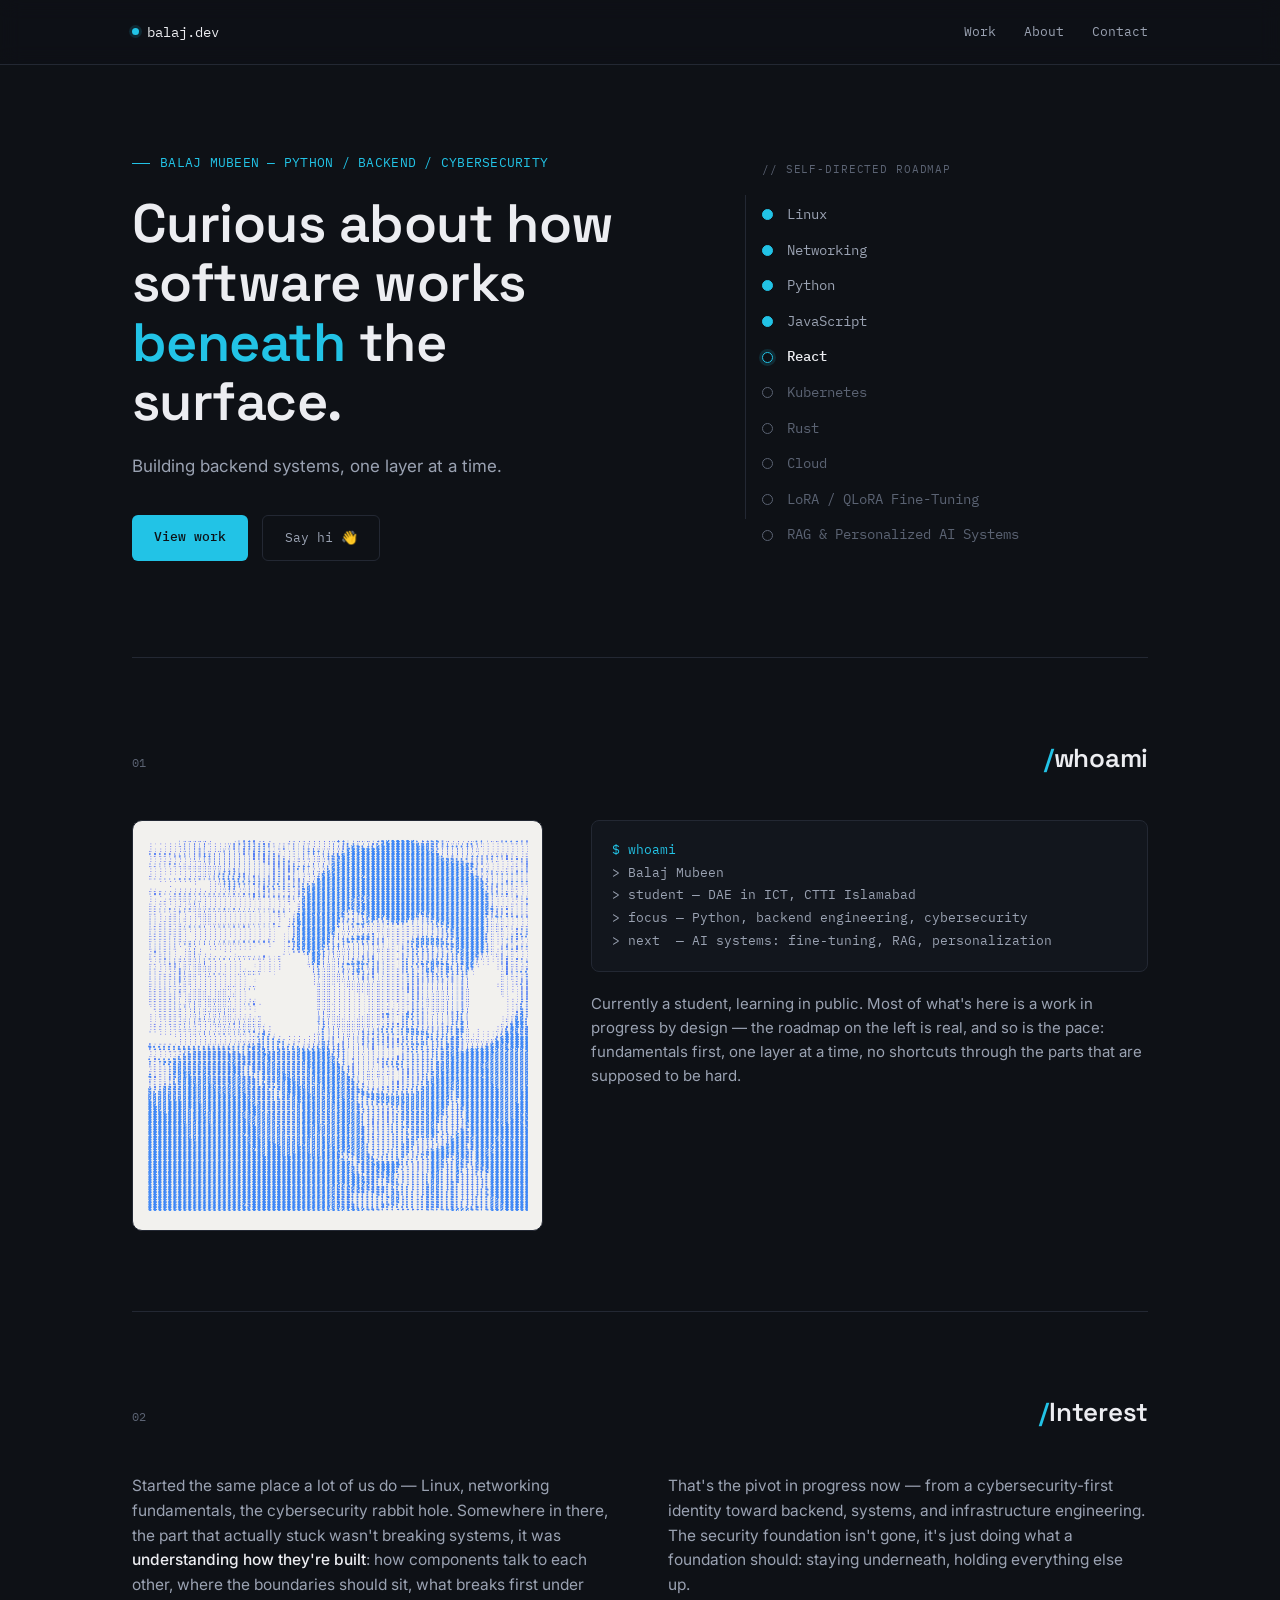
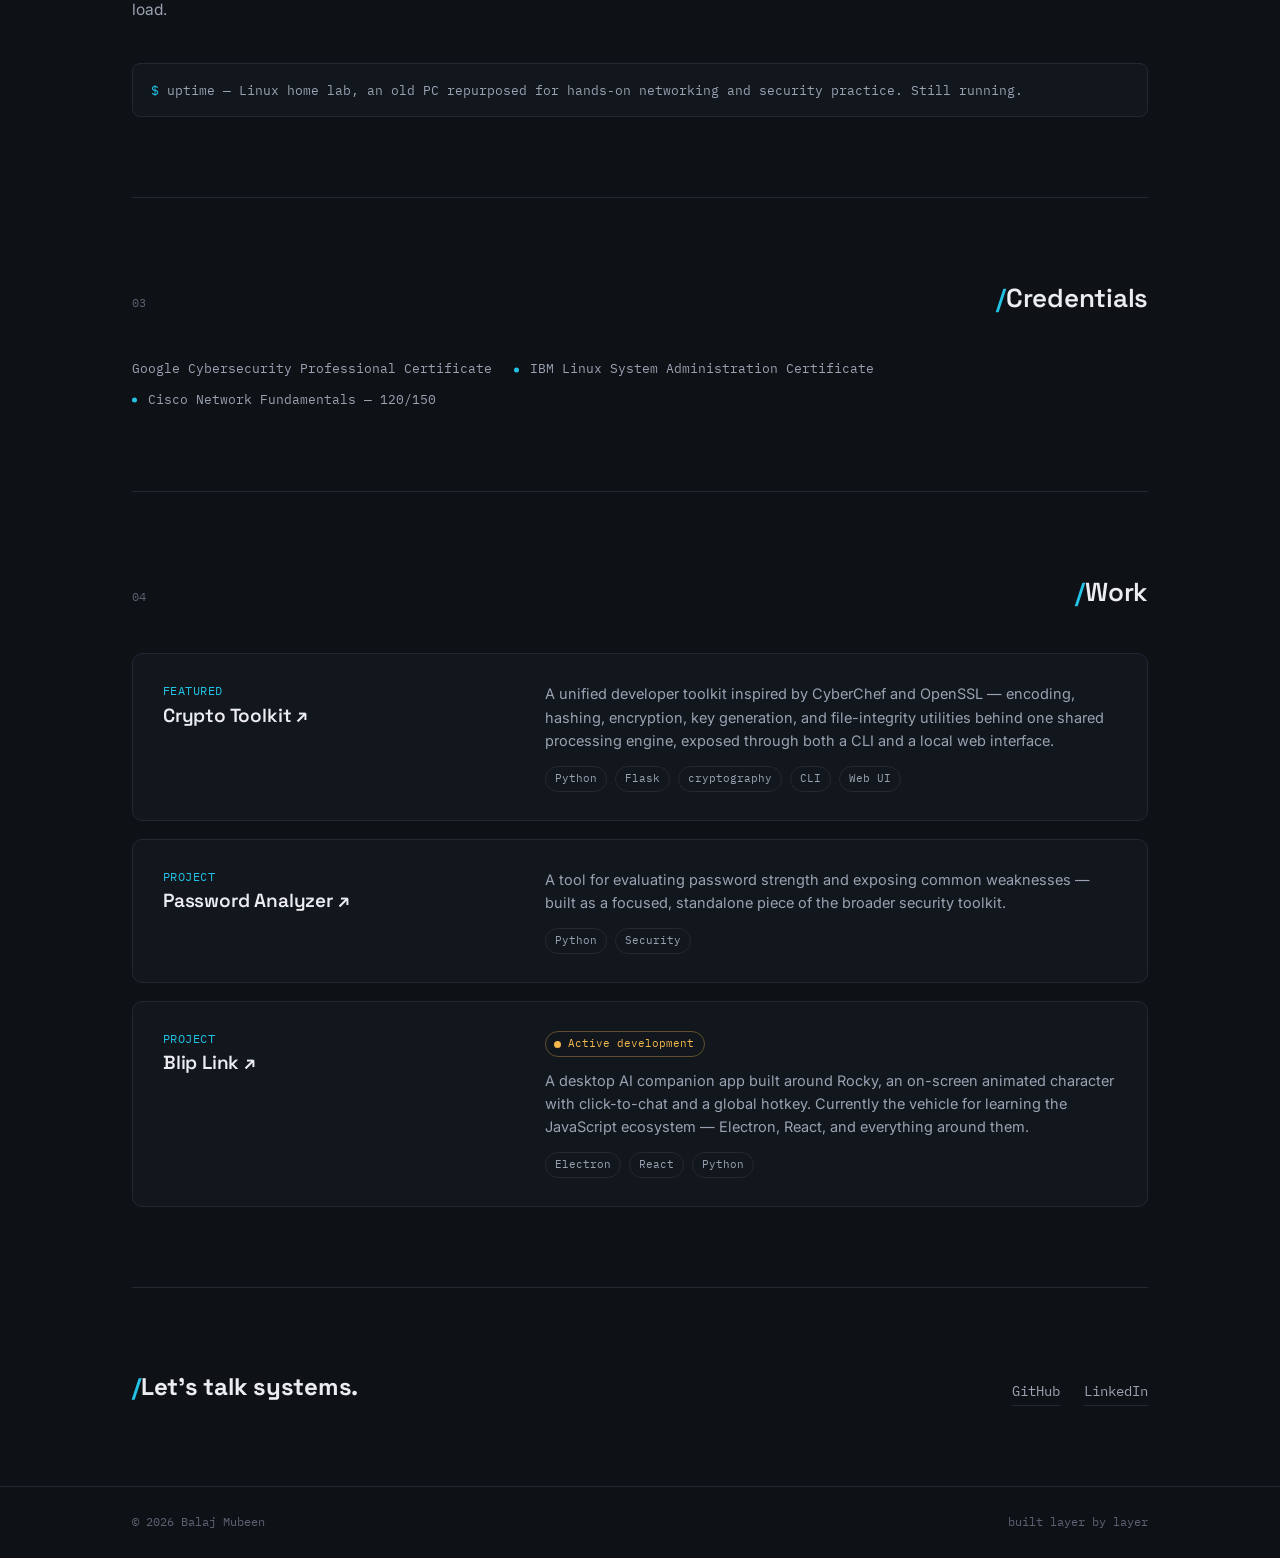
==== index.html @ cbe6b774 "little changes" ====
<!DOCTYPE html>
<html lang="en">
<head>
<meta charset="UTF-8">
<meta name="viewport" content="width=device-width, initial-scale=1.0">
<title>Balaj Mubeen — Backend / Systems / Infrastructure</title>
<meta name="description" content="Balaj Mubeen — DAE-ICT student building backend, systems, and infrastructure foundations from networking and cybersecurity fundamentals.">
<link rel="preconnect" href="https://fonts.googleapis.com">
<link rel="preconnect" href="https://fonts.gstatic.com" crossorigin>
<link href="https://fonts.googleapis.com/css2?family=Space+Grotesk:wght@500;600;700&family=Inter:wght@400;500;600&family=IBM+Plex+Mono:wght@400;500&display=swap" rel="stylesheet">
<link rel="stylesheet" href="style.css">
</head>
<body>

<header>
  <nav class="wrap">
    <div class="brand"><span class="dot"></span>balaj.dev</div>
    <div class="navlinks">
      <a href="#work">Work</a>
      <a href="#about">About</a>
      <a href="#contact">Contact</a>
    </div>
  </nav>
</header>

<main class="wrap">

  <section class="hero" style="border-top:none;padding-top:88px;">
    <div>
      <div class="eyebrow">BALAJ MUBEEN — PYTHON / BACKEND / CYBERSECURITY</div>
      <h1>Curious about how software works <span class="accent">beneath</span> the surface.</h1>
      <p>Building backend systems, one layer at a time.</p>
      <div class="cta-row">
        <a class="btn btn-primary" href="#work">View work</a>
        <a class="btn btn-ghost" href="mailto:mbalajmubeen@gmail.com">Say hi 👋</a>
      </div>
    </div>

    <div class="stack">
      <span class="label-top">// self-directed roadmap</span>
      <div class="node-line"></div>
      <div class="node done"><span class="pt"></span><span>Linux</span></div>
      <div class="node done"><span class="pt"></span><span>Networking</span></div>
      <div class="node done"><span class="pt"></span><span>Python</span></div>
      <div class="node done"><span class="pt"></span><span>JavaScript</span></div>
      <div class="node now"><span class="pt"></span><span>React</span></div>
      <div class="node todo"><span class="pt"></span><span>Kubernetes</span></div>
      <div class="node todo"><span class="pt"></span><span>Rust</span></div>
      <div class="node todo"><span class="pt"></span><span>Cloud</span></div>
      <div class="node todo"><span class="pt"></span><span>LoRA / QLoRA Fine-Tuning</span></div>
      <div class="node todo"><span class="pt"></span><span>RAG &amp; Personalized AI Systems</span></div>
    </div>
  </section>

  <section id="whoami">
    <div class="sec-head">
      <div class="idx mono">01</div>
      <h2 class="reveal"><span style="color: var(--accent);">/</span>whoami</h2>
    </div>
    <div class="whoami-grid">
      <div class="ascii-frame reveal">
        <img class="ascii-photo" src="image.png" alt="ASCII-art rendered portrait of Balaj Mubeen">
      </div>
      <div class="whoami-info reveal">
        <pre class="terminal-block">$ whoami
&gt; Balaj Mubeen
&gt; student — DAE in ICT, CTTI Islamabad
&gt; focus — Python, backend engineering, cybersecurity
&gt; next  — AI systems: fine-tuning, RAG, personalization</pre>
        <p>Currently a student, learning in public. Most of what's here is a work in progress by design — the roadmap on the left is real, and so is the pace: fundamentals first, one layer at a time, no shortcuts through the parts that are supposed to be hard.</p>
      </div>
    </div>
  </section>

  <section id="about">
    <div class="sec-head">
      <div class="idx mono">02</div>
      <h2 class="reveal"><span style="color: var(--accent);">/</span>Interest</h2>
    </div>
    <div class="about-grid">
      <p class="reveal">Started the same place a lot of us do — Linux, networking fundamentals, the cybersecurity rabbit hole. Somewhere in there, the part that actually stuck wasn't breaking systems, it was <strong>understanding how they're built</strong>: how components talk to each other, where the boundaries should sit, what breaks first under load.</p>
      <p class="reveal">That's the pivot in progress now — from a cybersecurity-first identity toward backend, systems, and infrastructure engineering. The security foundation isn't gone, it's just doing what a foundation should: staying underneath, holding everything else up.</p>
    </div>
    <div class="lab-line reveal">
      <span class="k">$</span> uptime — Linux home lab, an old PC repurposed for hands-on networking and security practice. Still running.
    </div>
  </section>

  <section>
    <div class="sec-head">
      <div class="idx mono">03</div>
      <h2 class="reveal"><span style="color: var(--accent);">/</span>Credentials</h2>
    </div>
    <div class="certs reveal">
      <span>Google Cybersecurity Professional Certificate</span>
      <span>IBM Linux System Administration Certificate</span>
      <span>Cisco Network Fundamentals — 120/150</span>
    </div>
  </section>

  <section id="work">
    <div class="sec-head">
      <div class="idx mono">04</div>
      <h2 class="reveal"><span style="color: var(--accent);">/</span>Work</h2>
    </div>
    <div class="projects">

      <div class="card reveal">
        <div>
          <div class="role">Featured</div>
          <h3><a href="https://github.com/Balaj-dev/crypto-toolkit" target="_blank" rel="noopener">Crypto Toolkit ↗</a></h3>
        </div>
        <div>
          <p>A unified developer toolkit inspired by CyberChef and OpenSSL — encoding, hashing, encryption, key generation, and file-integrity utilities behind one shared processing engine, exposed through both a CLI and a local web interface.</p>
          <div class="tags">
            <span>Python</span><span>Flask</span><span>cryptography</span><span>CLI</span><span>Web UI</span>
          </div>
        </div>
      </div>

      <div class="card reveal">
        <div>
          <div class="role">Project</div>
          <h3><a href="#" target="_blank" rel="noopener">Password Analyzer ↗</a></h3>
        </div>
        <div>
          <p>A tool for evaluating password strength and exposing common weaknesses — built as a focused, standalone piece of the broader security toolkit.</p>
          <div class="tags">
            <span>Python</span><span>Security</span>
          </div>
        </div>
      </div>

      <div class="card reveal">
        <div>
          <div class="role">Project</div>
          <h3><a href="#" target="_blank" rel="noopener">Blip Link ↗</a></h3>
        </div>
        <div>
          <span class="status-active"><span class="blink"></span>Active development</span>
          <p style="margin-top:12px;">A desktop AI companion app built around Rocky, an on-screen animated character with click-to-chat and a global hotkey. Currently the vehicle for learning the JavaScript ecosystem — Electron, React, and everything around them.</p>
          <div class="tags">
            <span>Electron</span><span>React</span><span>Python</span>
          </div>
        </div>
      </div>

    </div>
  </section>

  <section id="contact">
    <div class="contact-inner">
      <h2 class="reveal"><span style="color: var(--accent);">/</span>Let's talk systems.</h2>
      <div class="contact-links reveal">
        <a href="https://github.com/Balaj-dev" target="_blank" rel="noopener">GitHub</a>
        <a href="https://www.linkedin.com/in/balaj-mubeen-553242216/" target="_blank" rel="noopener">LinkedIn</a>
      </div>
    </div>
  </section>

</main>

<footer>
  <div class="wrap">
    <span>© 2026 Balaj Mubeen</span>
    <span>built layer by layer</span>
  </div>
</footer>

<script src="script.js"></script>
</body>
</html>
---- style.css ----
:root{
  --bg:#0e1116;
  --bg-soft:#151a22;
  --bg-card:#12161d;
  --ink:#ecedf1;
  --ink-dim:#9aa2b2;
  --ink-faint:#5b6373;
  --accent:#22c3e6;
  --accent-soft:rgba(34,195,230,0.14);
  --accent-line:rgba(34,195,230,0.38);
  --line:#232833;
  --max:1080px;
}

*{margin:0;padding:0;box-sizing:border-box;}
html{scroll-behavior:smooth;}

body{
  background:var(--bg);
  color:var(--ink);
  font-family:'Inter',sans-serif;
  line-height:1.6;
  -webkit-font-smoothing:antialiased;
}

h1,h2,h3{
  font-family:'Space Grotesk',sans-serif;
  letter-spacing:-0.01em;
  color:var(--ink);
}

.mono{
  font-family:'IBM Plex Mono',monospace;
}

a{color:inherit;text-decoration:none;}

::selection{background:var(--accent-soft);color:var(--ink);}

@media (prefers-reduced-motion: reduce){
  *{animation-duration:0.01ms !important;animation-iteration-count:1 !important;transition-duration:0.01ms !important;scroll-behavior:auto !important;}
}

a:focus-visible, button:focus-visible{
  outline:2px solid var(--accent);
  outline-offset:3px;
  border-radius:2px;
}

.wrap{
  max-width:var(--max);
  margin:0 auto;
  padding:0 32px;
}

/* ---------- NAV ---------- */
header{
  position:sticky;
  top:0;
  z-index:50;
  background:rgba(14,17,22,0.82);
  backdrop-filter:blur(10px);
  border-bottom:1px solid var(--line);
}
nav.wrap{
  display:flex;
  align-items:center;
  justify-content:space-between;
  height:64px;
}
.brand{
  font-family:'IBM Plex Mono',monospace;
  font-size:14px;
  color:var(--ink);
  display:flex;
  align-items:center;
  gap:8px;
  white-space:nowrap;
}
.brand .dot{
  width:7px;height:7px;border-radius:50%;
  background:var(--accent);
  box-shadow:0 0 0 3px var(--accent-soft);
  flex-shrink:0;
}
.navlinks{
  display:flex;
  gap:28px;
  font-family:'IBM Plex Mono',monospace;
  font-size:13px;
  color:var(--ink-dim);
}
.navlinks a{
  transition:color .15s ease;
}
.navlinks a:hover{color:var(--ink);}

/* ---------- HERO ---------- */
.hero{
  padding:88px 0 96px;
  display:grid;
  grid-template-columns:1.15fr 0.85fr;
  gap:56px;
  align-items:center;
}
.eyebrow{
  font-family:'IBM Plex Mono',monospace;
  font-size:13px;
  color:var(--accent);
  letter-spacing:0.02em;
  margin-bottom:20px;
  display:flex;
  align-items:center;
  gap:10px;
}
.eyebrow::before{
  content:"";
  width:18px;height:1px;
  background:var(--accent);
  display:inline-block;
}
.hero h1{
  font-size:clamp(30px,4.6vw,54px);
  font-weight:600;
  line-height:1.1;
  max-width:14ch;
  margin-bottom:22px;
}
.hero h1 .accent{color:var(--accent);}
.hero p{
  color:var(--ink-dim);
  font-size:clamp(15px,2vw,17px);
  max-width:46ch;
  margin-bottom:34px;
}
.cta-row{
  display:flex;
  gap:14px;
  flex-wrap:wrap;
}
.btn{
  padding:12px 22px;
  font-family:'IBM Plex Mono',monospace;
  font-size:13px;
  border-radius:6px;
  transition:all .18s ease;
  display:inline-block;
  text-align:center;
}
.btn-primary{
  background:var(--accent);
  color:#0e1116;
  font-weight:500;
}
.btn-primary:hover{background:#5cd4ee;}
.btn-ghost{
  border:1px solid var(--line);
  color:var(--ink-dim);
}
.btn-ghost:hover{
  border-color:var(--accent-line);
  color:var(--ink);
}

/* ---------- STACK DIAGRAM (signature element) ---------- */
.stack{
  position:relative;
  padding-left:22px;
  min-width:0;
}
.stack .label-top{
  font-family:'IBM Plex Mono',monospace;
  font-size:11px;
  color:var(--ink-faint);
  text-transform:uppercase;
  letter-spacing:0.08em;
  margin-bottom:18px;
  display:block;
}
.node-line{
  position:absolute;
  left:5px;
  top:34px;
  bottom:34px;
  width:1px;
  background:linear-gradient(var(--line),var(--line));
}
.node{
  position:relative;
  display:flex;
  align-items:center;
  gap:14px;
  padding:7px 0;
  font-family:'IBM Plex Mono',monospace;
  font-size:13.5px;
  flex-wrap:wrap;
}
.node .pt{
  width:11px;height:11px;
  border-radius:50%;
  border:1px solid var(--ink-faint);
  background:var(--bg);
  flex-shrink:0;
  z-index:1;
}
.node.done .pt{
  border-color:var(--accent);
  background:var(--accent);
}
.node.now .pt{
  border-color:var(--accent);
  background:var(--bg);
  box-shadow:0 0 0 3px var(--accent-soft);
  animation:pulse 2.4s ease-in-out infinite;
}
@keyframes pulse{
  0%,100%{box-shadow:0 0 0 3px var(--accent-soft);}
  50%{box-shadow:0 0 0 6px var(--accent-soft);}
}
.node.done span{color:var(--ink-dim);}
.node.now span{color:var(--ink);font-weight:500;}
.node.todo span{color:var(--ink-faint);}
.node .tag-lead{
  font-size:10px;
  color:var(--accent);
  border:1px solid var(--accent-line);
  padding:1px 7px;
  border-radius:20px;
  margin-right:8px;
}

/* ---------- SECTION SHELLS ---------- */
section{
  padding:80px 0;
  border-top:1px solid var(--line);
}
.sec-head{
  display:flex;
  align-items:baseline;
  justify-content:space-between;
  margin-bottom:40px;
  flex-wrap:wrap;
  gap:12px;
}
.sec-head .idx{
  font-family:'IBM Plex Mono',monospace;
  font-size:12px;
  color:var(--ink-faint);
}
.sec-head h2{
  font-size:26px;
  font-weight:600;
}

.reveal{
  opacity:0;
  transform:translateY(14px);
  transition:opacity .6s ease, transform .6s ease;
}
.reveal.in{
  opacity:1;
  transform:translateY(0);
}

/* ---------- WHOAMI ---------- */
.whoami-grid{
  display:grid;
  grid-template-columns:0.85fr 1.15fr;
  gap:48px;
  align-items:start;
}
.ascii-frame{
  border:1px solid var(--line);
  background:#f2f1ee;
  border-radius:10px;
  padding:14px;
}
.ascii-photo{
  display:block;
  width:100%;
  aspect-ratio:1/1;
  object-fit:cover;
  object-position:center;
  border-radius:6px;
}
.terminal-block{
  font-family:'IBM Plex Mono',monospace;
  font-size:13px;
  color:var(--ink-dim);
  background:var(--bg-card);
  border:1px solid var(--line);
  border-radius:8px;
  padding:18px 20px;
  line-height:1.75;
  margin-bottom:20px;
  white-space:pre-wrap;
  overflow-x:auto;
}
.terminal-block:first-line{color:var(--accent);}
.whoami-info p{
  color:var(--ink-dim);
  font-size:15px;
}

/* ---------- ABOUT / CONNECTION ---------- */
.about-grid{
  display:grid;
  grid-template-columns:1fr 1fr;
  gap:56px;
}
.about-grid p{
  color:var(--ink-dim);
  margin-bottom:16px;
  font-size:15.5px;
}
.about-grid strong{color:var(--ink);font-weight:500;}
.lab-line{
  margin-top:24px;
  padding:16px 18px;
  background:var(--bg-card);
  border:1px solid var(--line);
  border-radius:8px;
  font-family:'IBM Plex Mono',monospace;
  font-size:12.5px;
  color:var(--ink-dim);
}
.lab-line .k{color:var(--accent);}

/* ---------- CERTS STRIP ---------- */
.certs{
  display:flex;
  flex-wrap:wrap;
  gap:10px 22px;
  font-family:'IBM Plex Mono',monospace;
  font-size:13px;
  color:var(--ink-dim);
}
.certs span{position:relative;padding-left:16px;}
.certs span::before{
  content:"";
  position:absolute;
  left:0;top:50%;
  transform:translateY(-50%);
  width:5px;height:5px;
  border-radius:50%;
  background:var(--accent);
}
.certs span:first-child{padding-left:0;}
.certs span:first-child::before{display:none;}

/* ---------- PROJECTS ---------- */
.projects{
  display:grid;
  gap:18px;
}
.card{
  border:1px solid var(--line);
  background:var(--bg-card);
  border-radius:10px;
  padding:28px 30px;
  display:grid;
  grid-template-columns:1fr 1.6fr;
  gap:24px;
  transition:border-color .2s ease;
}
.card:hover{border-color:var(--accent-line);}
.card h3{
  font-size:19px;
  font-weight:600;
  margin-bottom:8px;
}
.card h3 a{
  transition:color .15s ease;
}
.card h3 a:hover{
  color:var(--accent);
}
.card .role{
  font-family:'IBM Plex Mono',monospace;
  font-size:11.5px;
  color:var(--accent);
  text-transform:uppercase;
  letter-spacing:0.04em;
}
.card p{
  color:var(--ink-dim);
  font-size:14.5px;
}
.tags{
  margin-top:14px;
  display:flex;
  gap:8px;
  flex-wrap:wrap;
}
.tags span{
  font-family:'IBM Plex Mono',monospace;
  font-size:11px;
  color:var(--ink-dim);
  border:1px solid var(--line);
  padding:3px 9px;
  border-radius:20px;
}

.status-active{
  display:inline-flex;
  align-items:center;
  gap:7px;
  font-family:'IBM Plex Mono',monospace;
  font-size:11px;
  color:#f2b84b;
  border:1px solid rgba(242,184,75,0.35);
  padding:3px 10px 3px 8px;
  border-radius:20px;
}
.status-active .blink{
  width:7px;height:7px;
  border-radius:50%;
  background:#f2b84b;
  box-shadow:0 0 0 0 rgba(242,184,75,0.5);
  animation:blink-pulse 1.6s ease-in-out infinite;
}
@keyframes blink-pulse{
  0%{box-shadow:0 0 0 0 rgba(242,184,75,0.5);opacity:1;}
  50%{box-shadow:0 0 0 4px rgba(242,184,75,0);opacity:0.55;}
  100%{box-shadow:0 0 0 0 rgba(242,184,75,0);opacity:1;}
}

/* ---------- CONTACT ---------- */
.contact-inner{
  display:flex;
  justify-content:space-between;
  align-items:flex-end;
  flex-wrap:wrap;
  gap:24px;
}
.contact h2{
  font-size:clamp(26px,4vw,42px);
  max-width:12ch;
}
.contact-links{
  display:flex;
  gap:24px;
  flex-wrap:wrap;
}
.contact-links a{
  font-family:'IBM Plex Mono',monospace;
  font-size:14px;
  color:var(--ink-dim);
  border-bottom:1px solid var(--line);
  padding-bottom:3px;
  transition:color .15s ease, border-color .15s ease;
}
.contact-links a:hover{
  color:var(--accent);
  border-color:var(--accent-line);
}

footer{
  border-top:1px solid var(--line);
  padding:26px 0;
}
footer .wrap{
  display:flex;
  justify-content:space-between;
  flex-wrap:wrap;
  gap:8px;
  font-family:'IBM Plex Mono',monospace;
  font-size:11.5px;
  color:var(--ink-faint);
}

/* ================= RESPONSIVE ================= */

/* Small laptops / large tablets landscape */
@media (max-width:1024px){
  .wrap{padding:0 26px;}
  .hero{gap:40px;padding:76px 0 84px;}
  .whoami-grid{gap:36px;}
}

/* Tablets portrait */
@media (max-width:840px){
  .hero{grid-template-columns:1fr;padding:56px 0 64px;gap:44px;}
  .whoami-grid{grid-template-columns:1fr;gap:28px;}
  .about-grid{grid-template-columns:1fr;gap:8px;}
  .card{grid-template-columns:1fr;}
  .navlinks{gap:18px;}
  .wrap{padding:0 20px;}
  .contact-inner{align-items:flex-start;}
}

/* Large phones / small tablets */
@media (max-width:600px){
  .wrap{padding:0 18px;}
  section{padding:56px 0;}
  .hero{padding:44px 0 52px;}
  .cta-row{flex-direction:column;align-items:stretch;}
  .navlinks{gap:14px;font-size:12px;}
  .brand{font-size:13px;}
  .card{padding:22px 20px;}
  .contact-links{gap:16px;}
  .sec-head h2{font-size:22px;}
  .sec-head{margin-bottom:28px;}
  .stack{padding-left:18px;}
}

/* Small phones */
@media (max-width:420px){
  .wrap{padding:0 16px;}
  nav.wrap{height:56px;}
  .eyebrow{font-size:11.5px;flex-wrap:wrap;}
  .ascii-frame{padding:10px;}
  .terminal-block{font-size:11.5px;padding:14px 16px;line-height:1.6;}
  .node{font-size:12px;gap:10px;}
  .node .pt{width:9px;height:9px;}
  .card{padding:18px 16px;}
  .certs{gap:8px 16px;font-size:12px;}
  .contact h2{max-width:none;}
}

/* Very short / landscape phones */
@media (max-height:480px) and (orientation:landscape){
  .hero{padding:40px 0 48px;}
  section{padding:44px 0;}
}
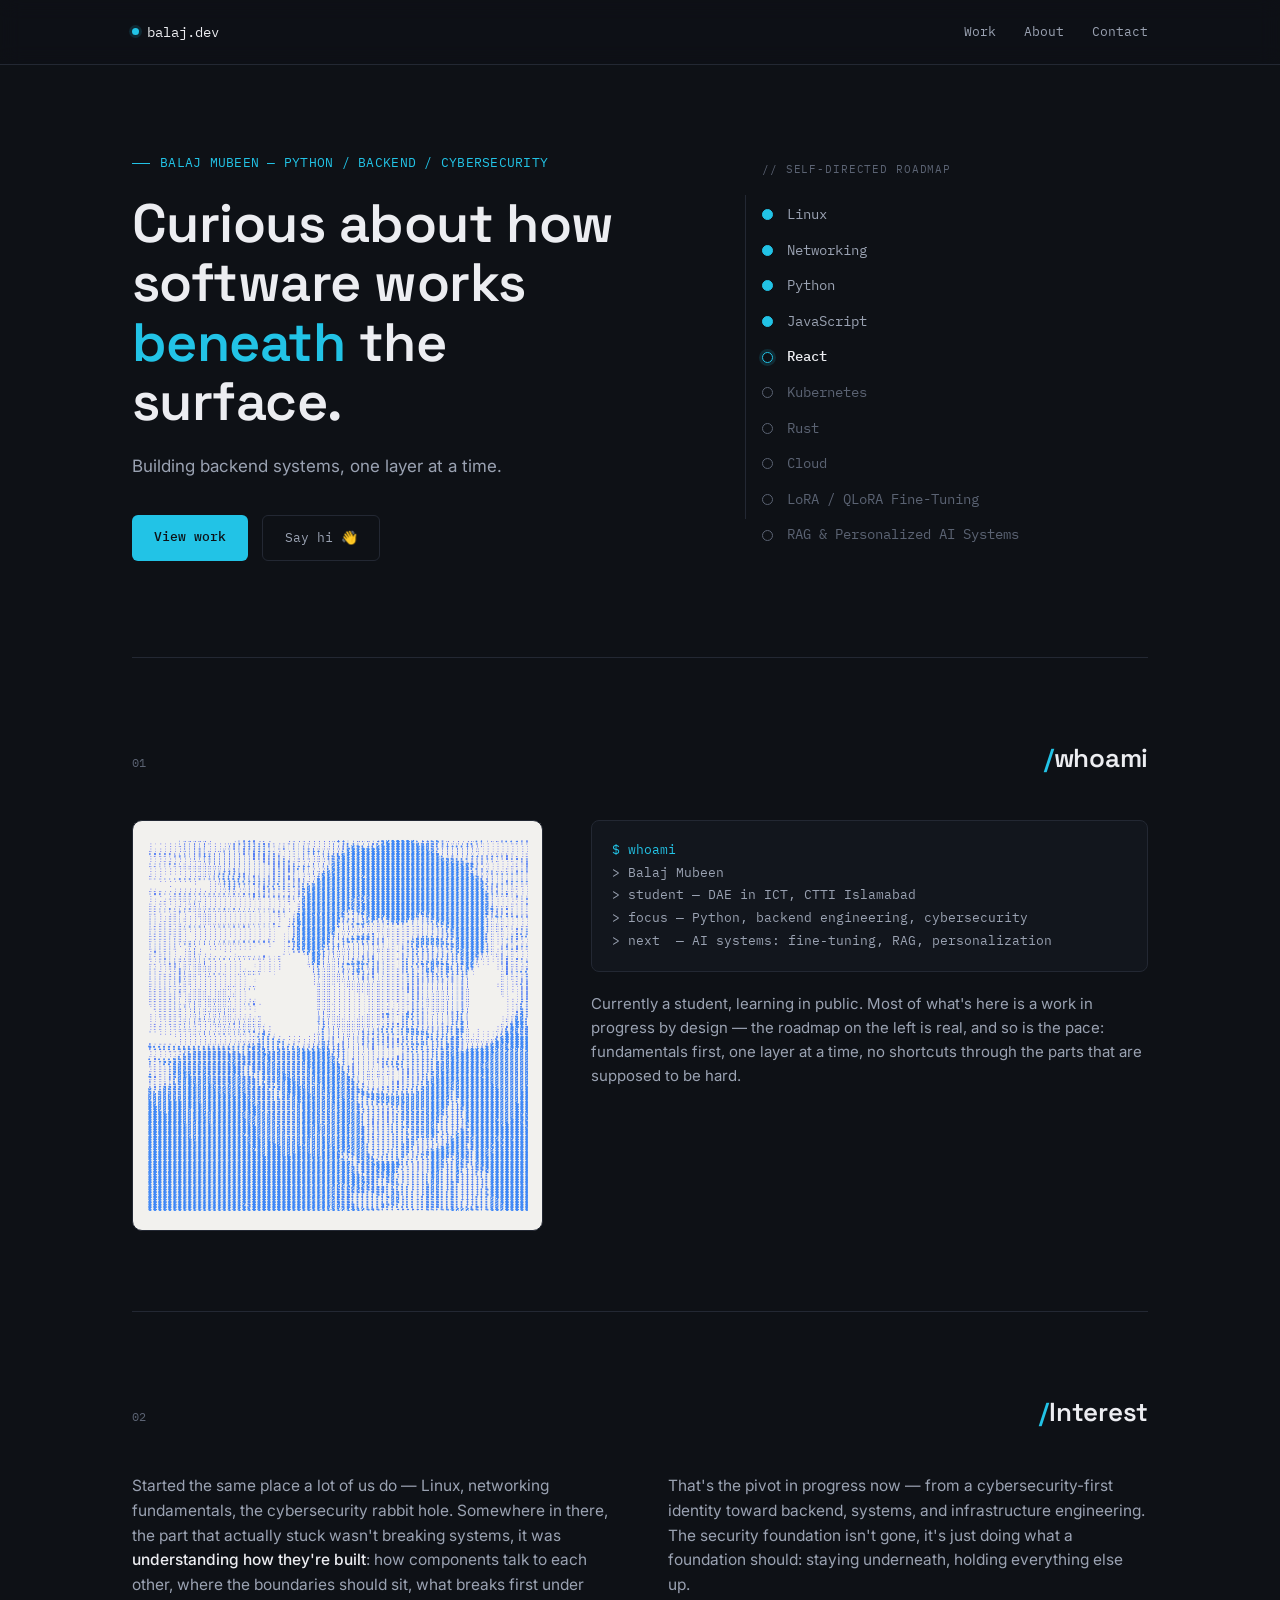
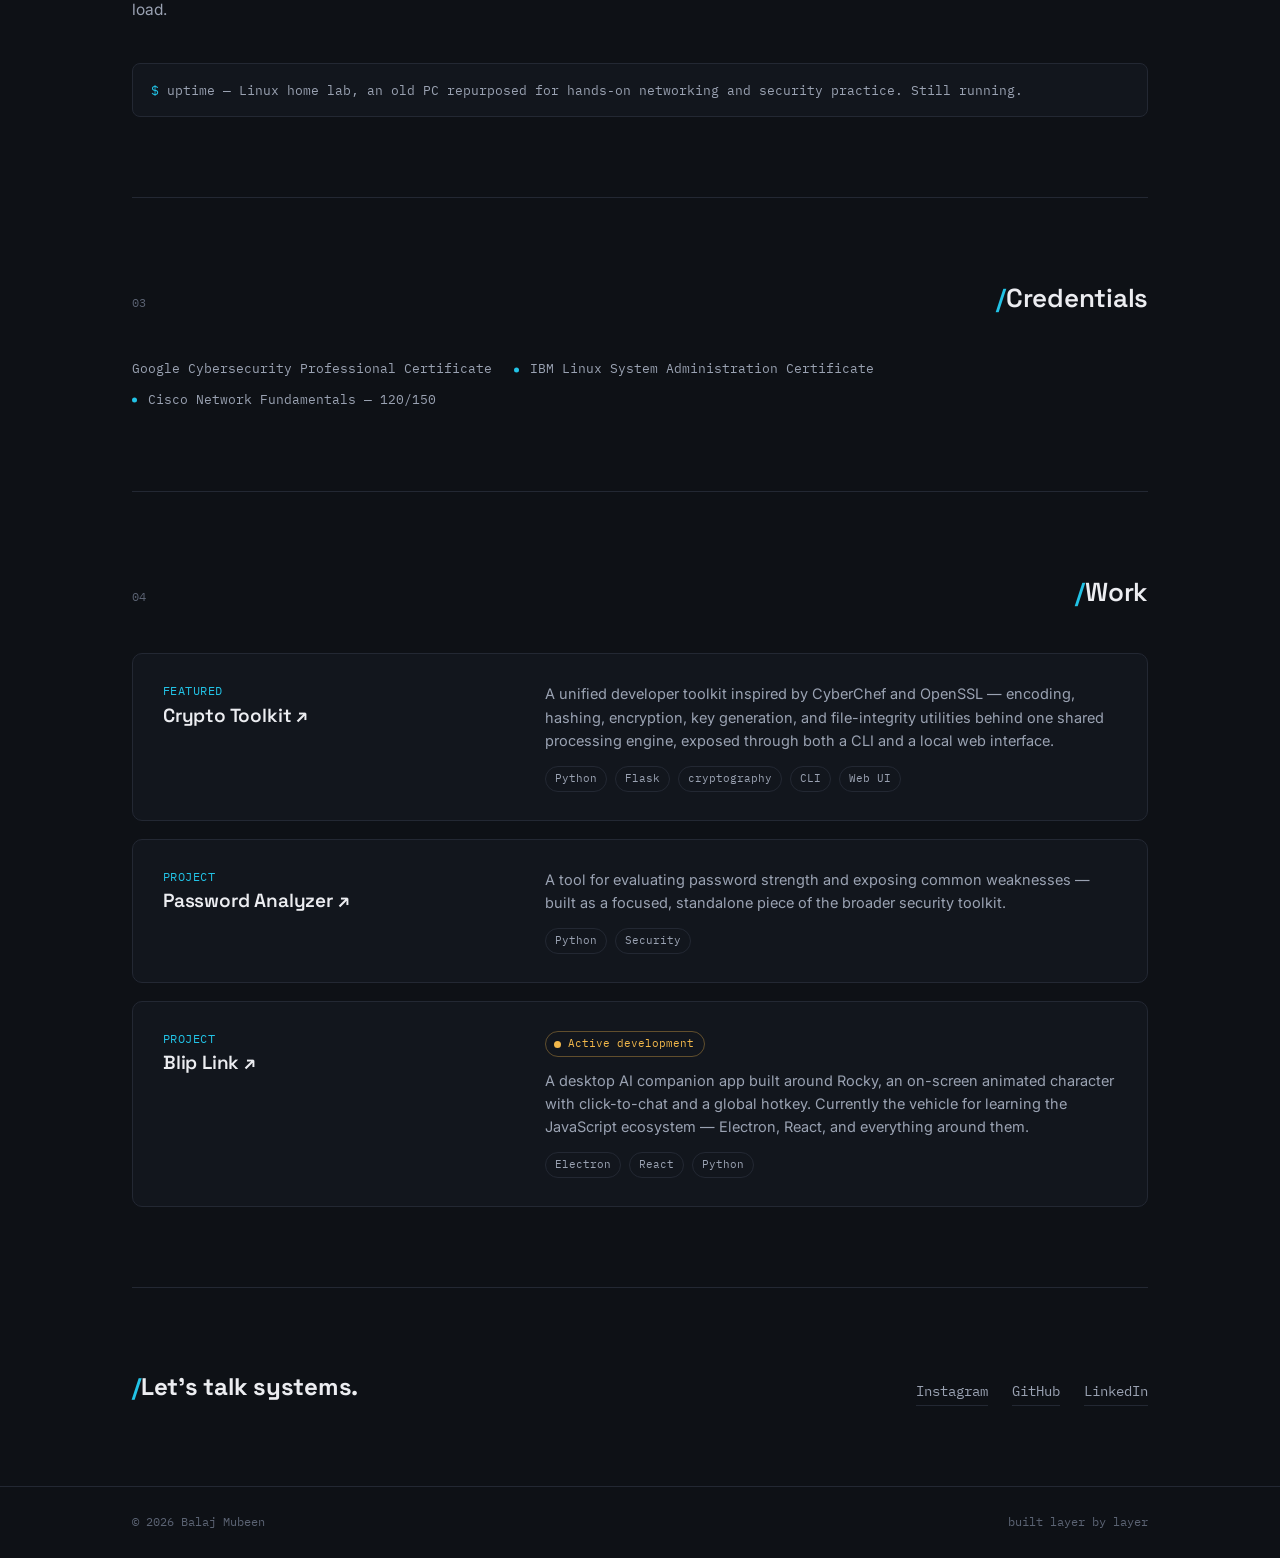
==== commit b7e664e4: "insta added" ====
--- a/index.html
+++ b/index.html
@@ -152,6 +152,7 @@
     <div class="contact-inner">
       <h2 class="reveal"><span style="color: var(--accent);">/</span>Let's talk systems.</h2>
       <div class="contact-links reveal">
+         <a href="https://www.instagram.com/balaj_mubeen/" target="_blank" rel="noopener">Instagram</a>
         <a href="https://github.com/Balaj-dev" target="_blank" rel="noopener">GitHub</a>
         <a href="https://www.linkedin.com/in/balaj-mubeen-553242216/" target="_blank" rel="noopener">LinkedIn</a>
       </div>
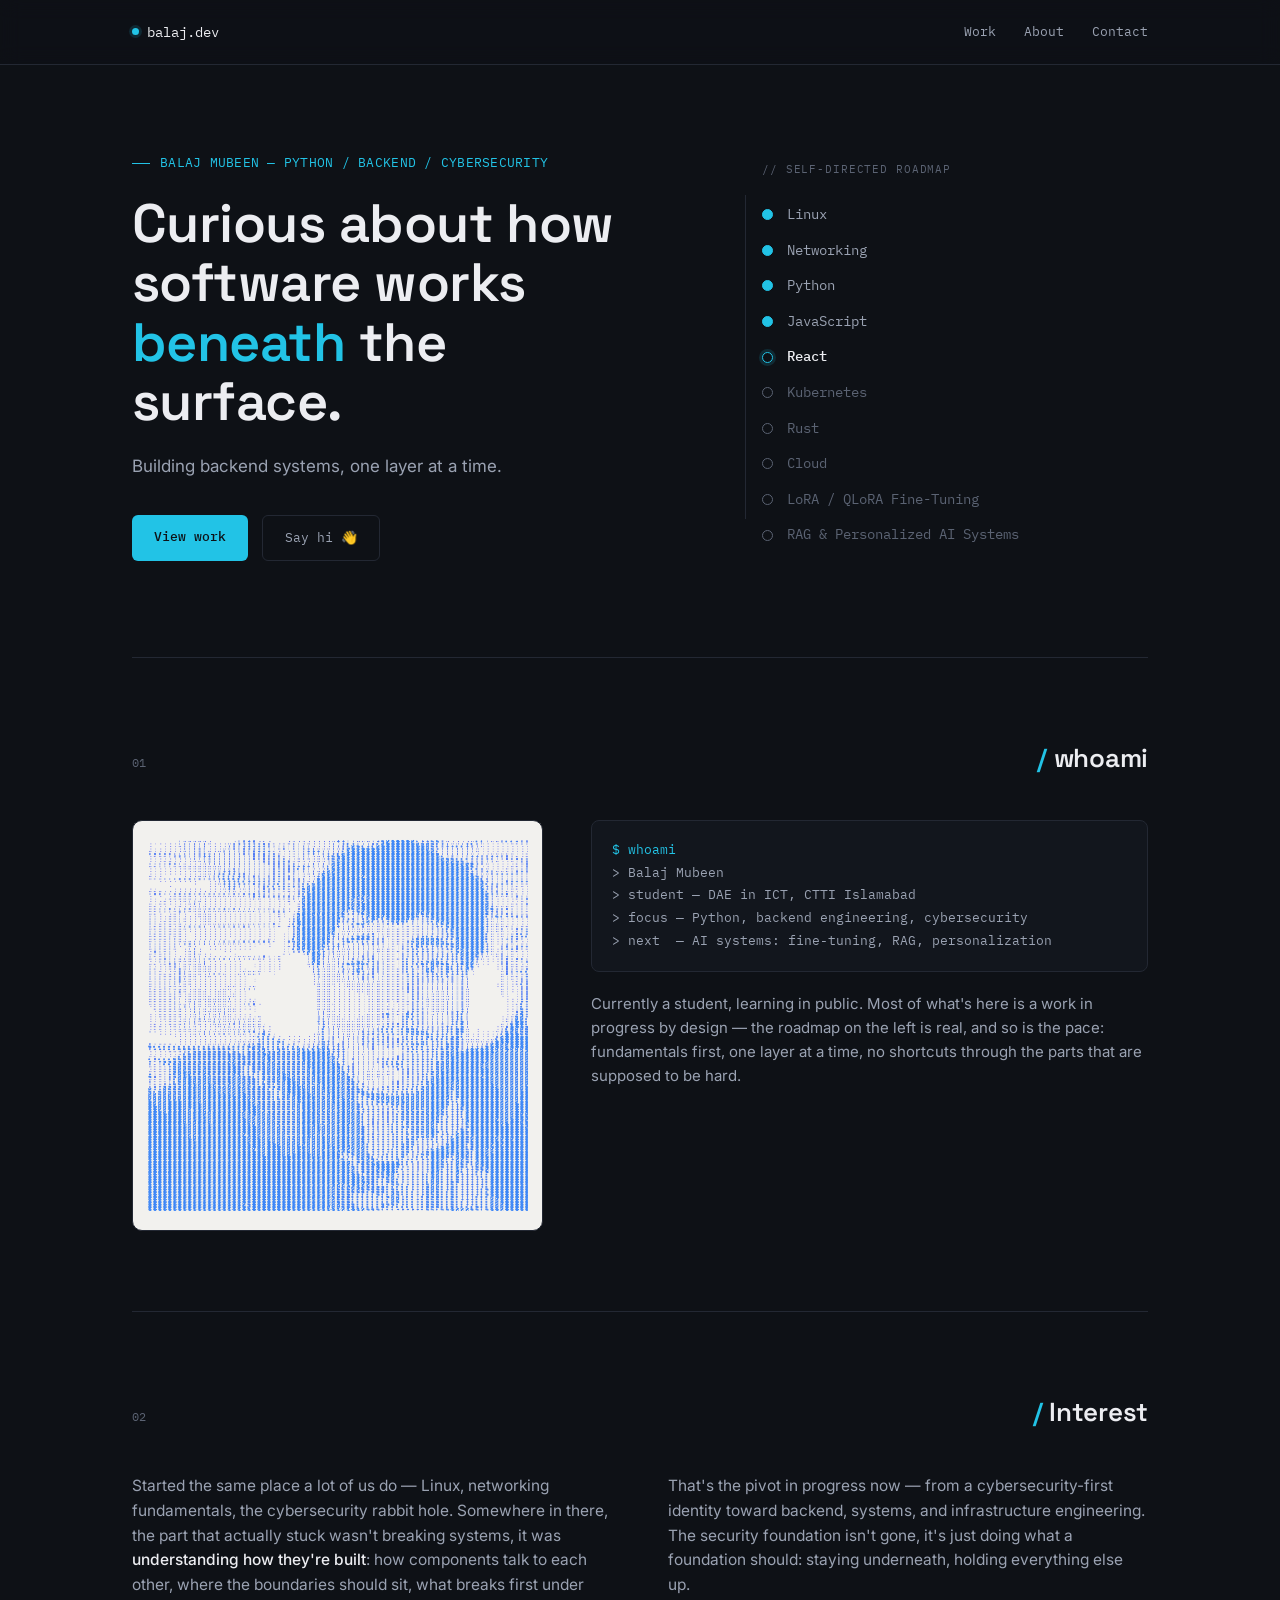
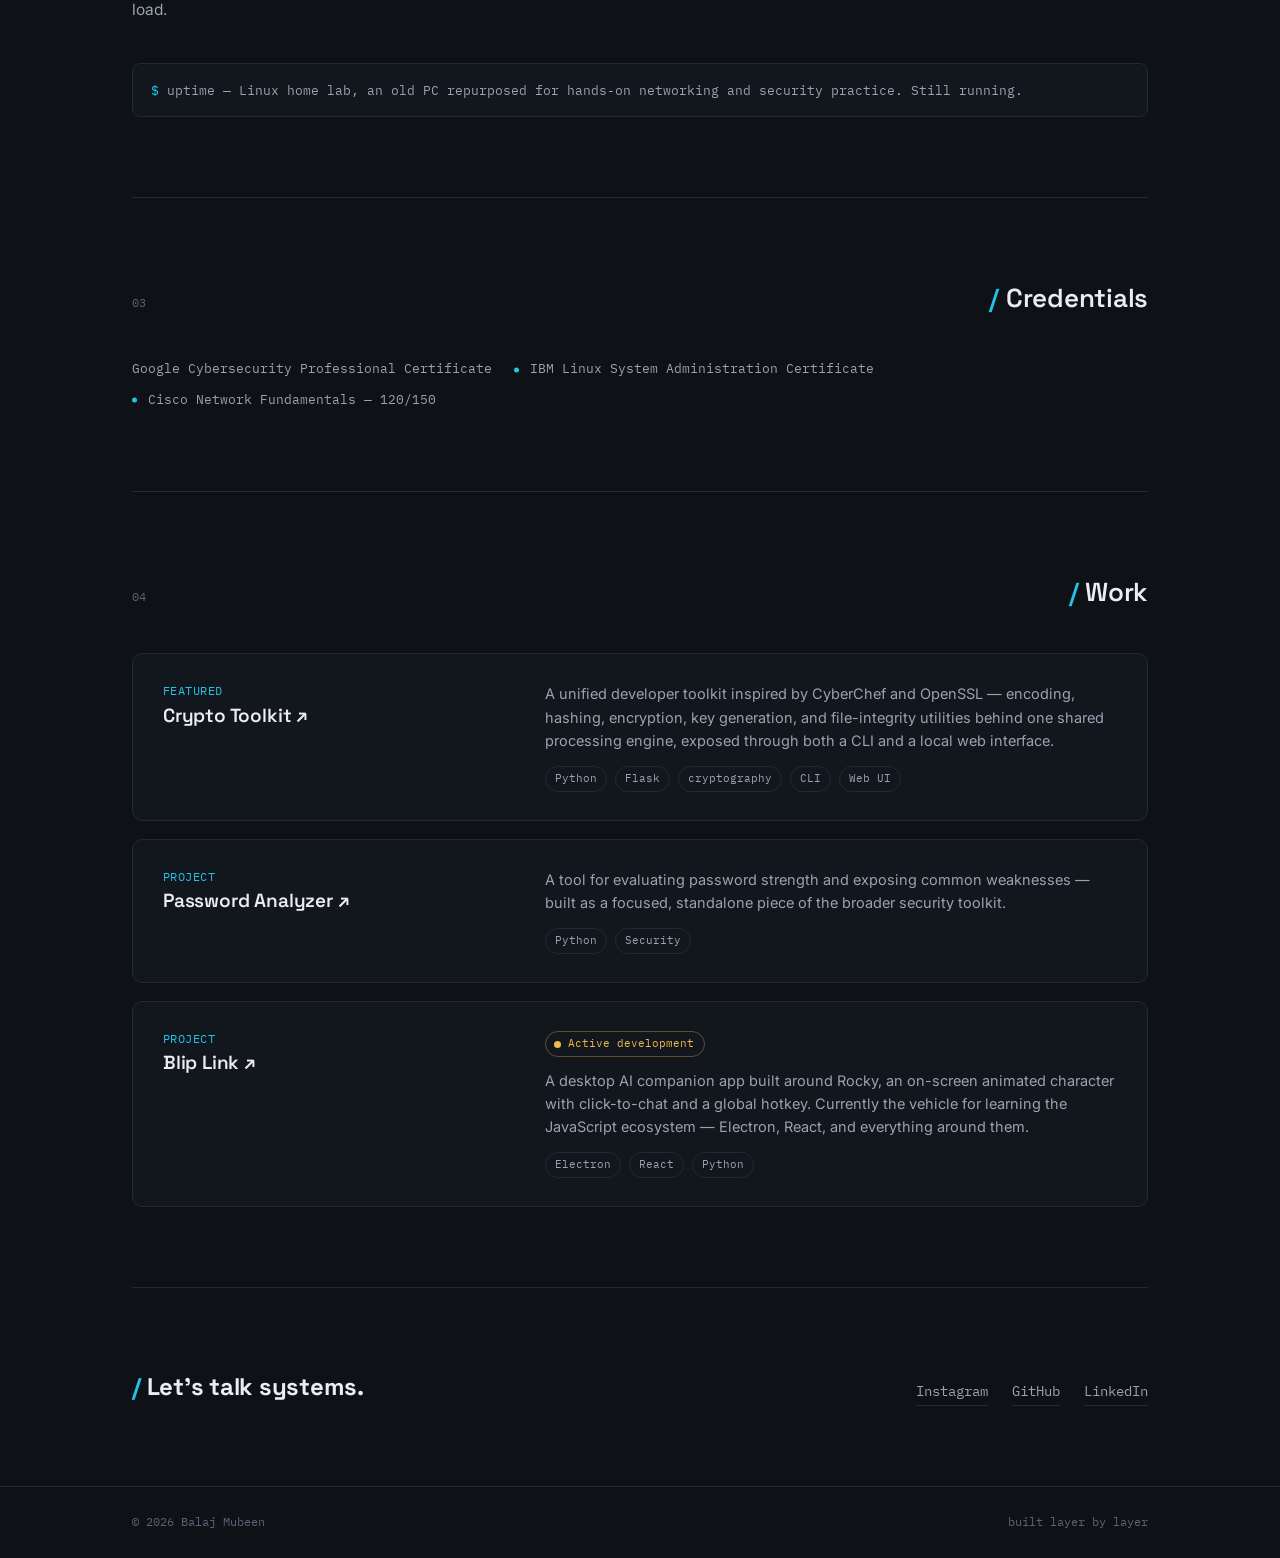
==== commit 57c7c8d9: "give me some space" ====
--- a/index.html
+++ b/index.html
@@ -55,7 +55,7 @@
   <section id="whoami">
     <div class="sec-head">
       <div class="idx mono">01</div>
-      <h2 class="reveal"><span style="color: var(--accent);">/</span>whoami</h2>
+      <h2 class="reveal"><span style="color: var(--accent);">/ </span>whoami</h2>
     </div>
     <div class="whoami-grid">
       <div class="ascii-frame reveal">
@@ -75,7 +75,7 @@
   <section id="about">
     <div class="sec-head">
       <div class="idx mono">02</div>
-      <h2 class="reveal"><span style="color: var(--accent);">/</span>Interest</h2>
+      <h2 class="reveal"><span style="color: var(--accent);">/ </span>Interest</h2>
     </div>
     <div class="about-grid">
       <p class="reveal">Started the same place a lot of us do — Linux, networking fundamentals, the cybersecurity rabbit hole. Somewhere in there, the part that actually stuck wasn't breaking systems, it was <strong>understanding how they're built</strong>: how components talk to each other, where the boundaries should sit, what breaks first under load.</p>
@@ -89,7 +89,7 @@
   <section>
     <div class="sec-head">
       <div class="idx mono">03</div>
-      <h2 class="reveal"><span style="color: var(--accent);">/</span>Credentials</h2>
+      <h2 class="reveal"><span style="color: var(--accent);">/ </span>Credentials</h2>
     </div>
     <div class="certs reveal">
       <span>Google Cybersecurity Professional Certificate</span>
@@ -101,7 +101,7 @@
   <section id="work">
     <div class="sec-head">
       <div class="idx mono">04</div>
-      <h2 class="reveal"><span style="color: var(--accent);">/</span>Work</h2>
+      <h2 class="reveal"><span style="color: var(--accent);">/ </span>Work</h2>
     </div>
     <div class="projects">
 
@@ -150,7 +150,7 @@
 
   <section id="contact">
     <div class="contact-inner">
-      <h2 class="reveal"><span style="color: var(--accent);">/</span>Let's talk systems.</h2>
+      <h2 class="reveal"><span style="color: var(--accent);">/ </span>Let's talk systems.</h2>
       <div class="contact-links reveal">
          <a href="https://www.instagram.com/balaj_mubeen/" target="_blank" rel="noopener">Instagram</a>
         <a href="https://github.com/Balaj-dev" target="_blank" rel="noopener">GitHub</a>
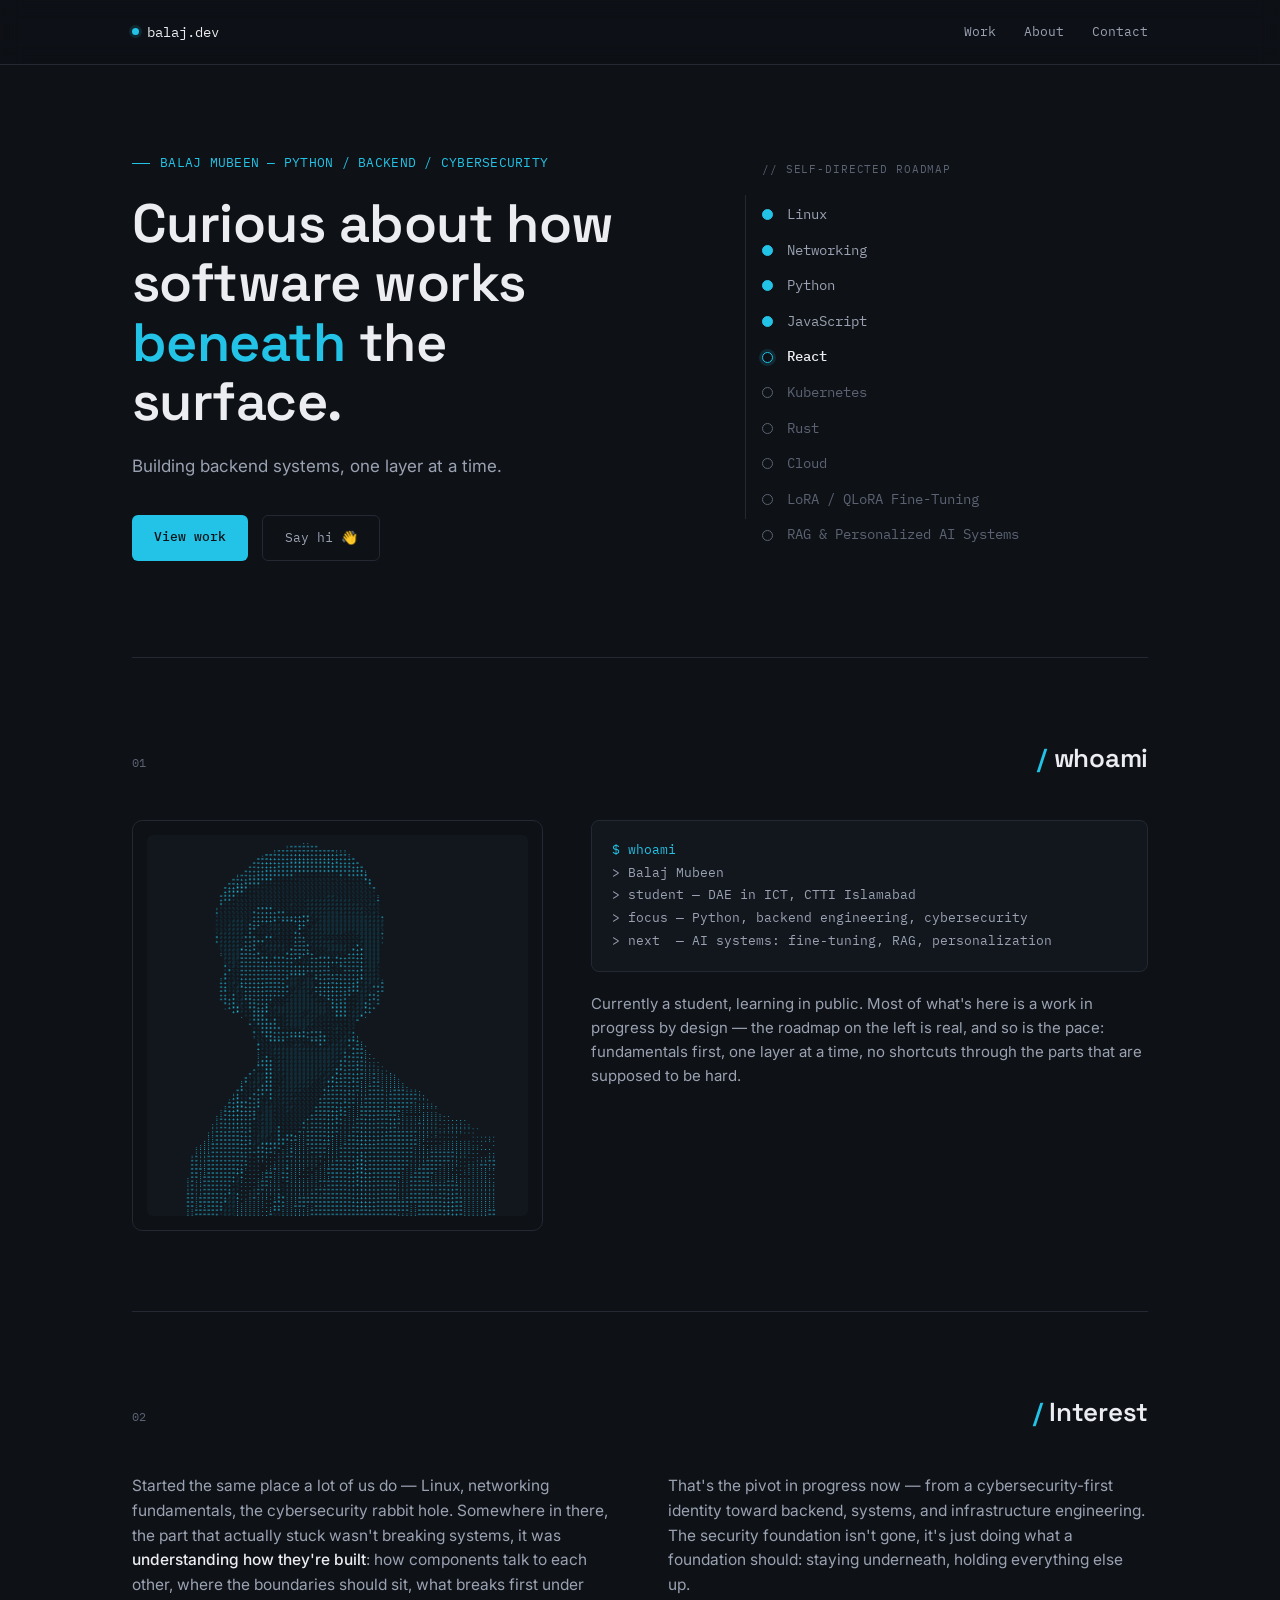
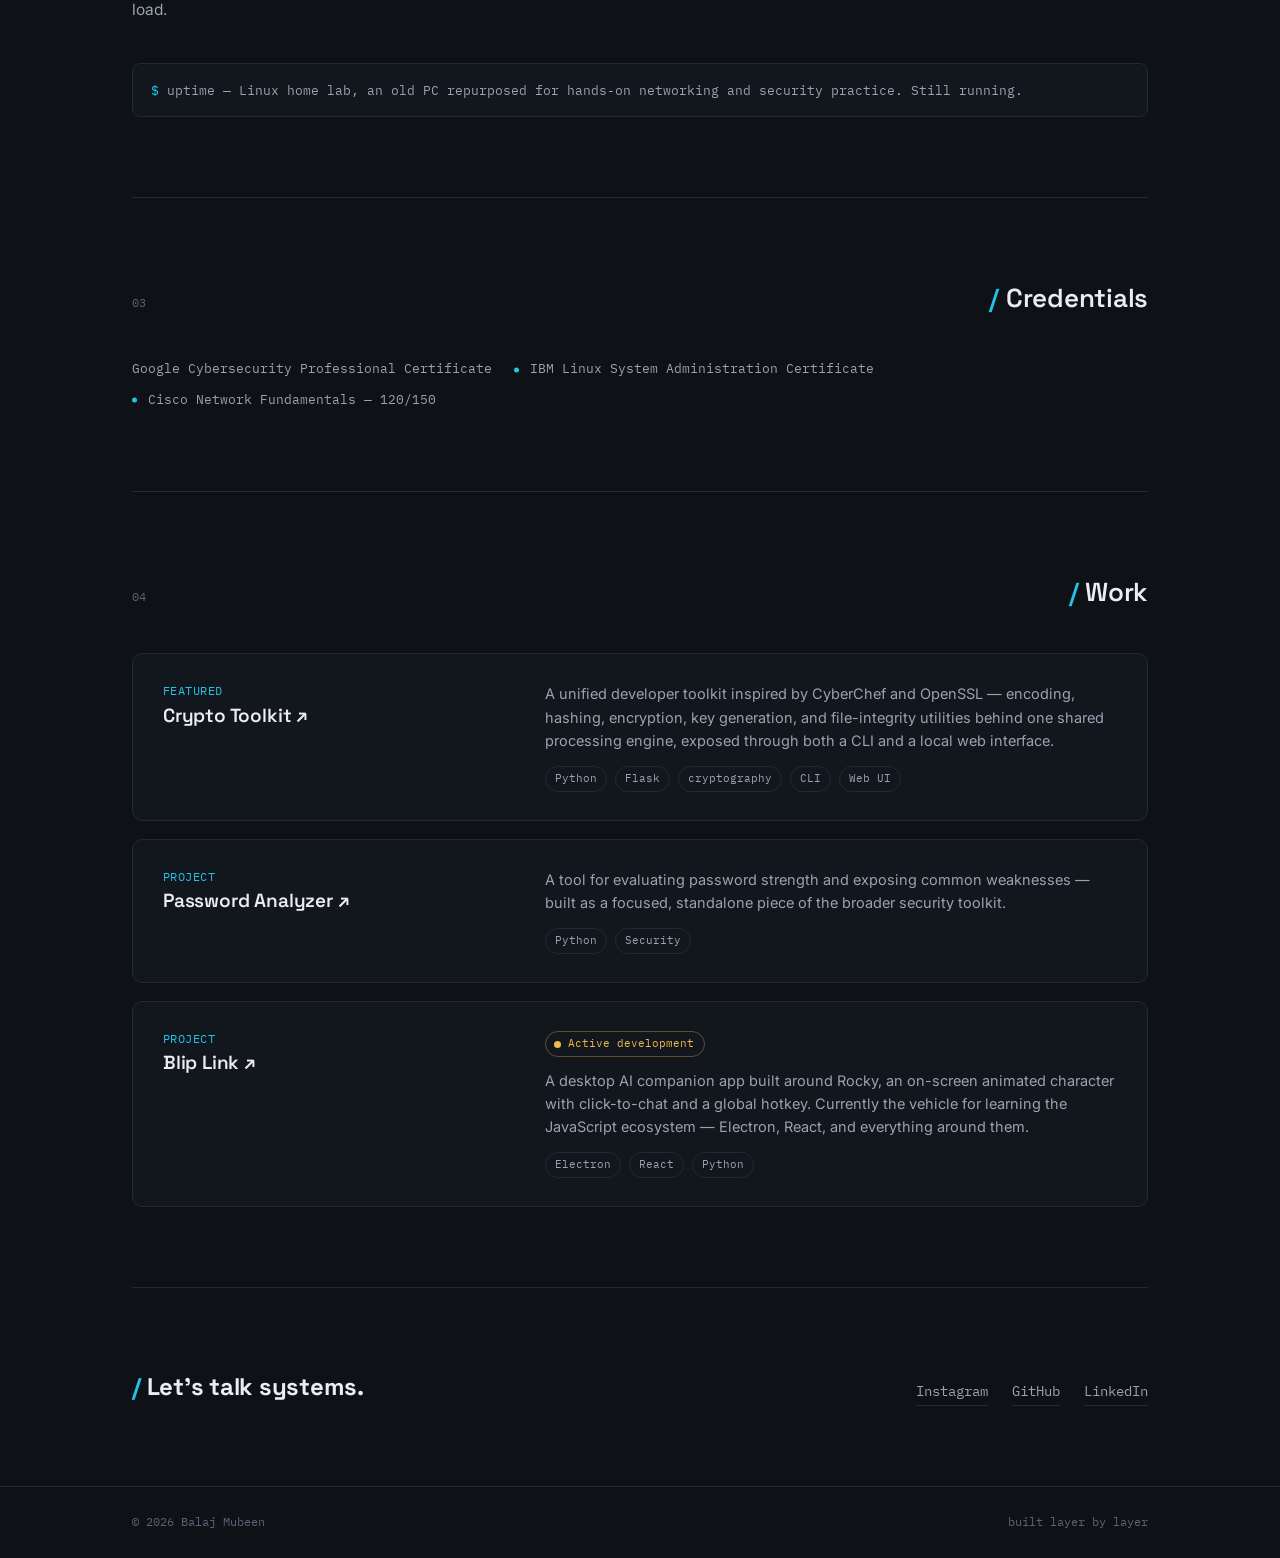
==== commit dac3466b: "Final commit" ====
--- a/index.html
+++ b/index.html
@@ -2,8 +2,10 @@
 <html lang="en">
 <head>
 <meta charset="UTF-8">
+<meta name="theme-color" content="#0e1116">
 <meta name="viewport" content="width=device-width, initial-scale=1.0">
 <title>Balaj Mubeen — Backend / Systems / Infrastructure</title>
+<link rel="icon" href="favicon.png">
 <meta name="description" content="Balaj Mubeen — DAE-ICT student building backend, systems, and infrastructure foundations from networking and cybersecurity fundamentals.">
 <link rel="preconnect" href="https://fonts.googleapis.com">
 <link rel="preconnect" href="https://fonts.gstatic.com" crossorigin>
--- a/style.css
+++ b/style.css
@@ -271,10 +271,14 @@
 }
 .ascii-frame{
   border:1px solid var(--line);
-  background:#f2f1ee;
+  background:var(--bg);
   border-radius:10px;
   padding:14px;
 }
+.ascii-photo.hover{
+  border:10px 0 0 0;
+}
+
 .ascii-photo{
   display:block;
   width:100%;
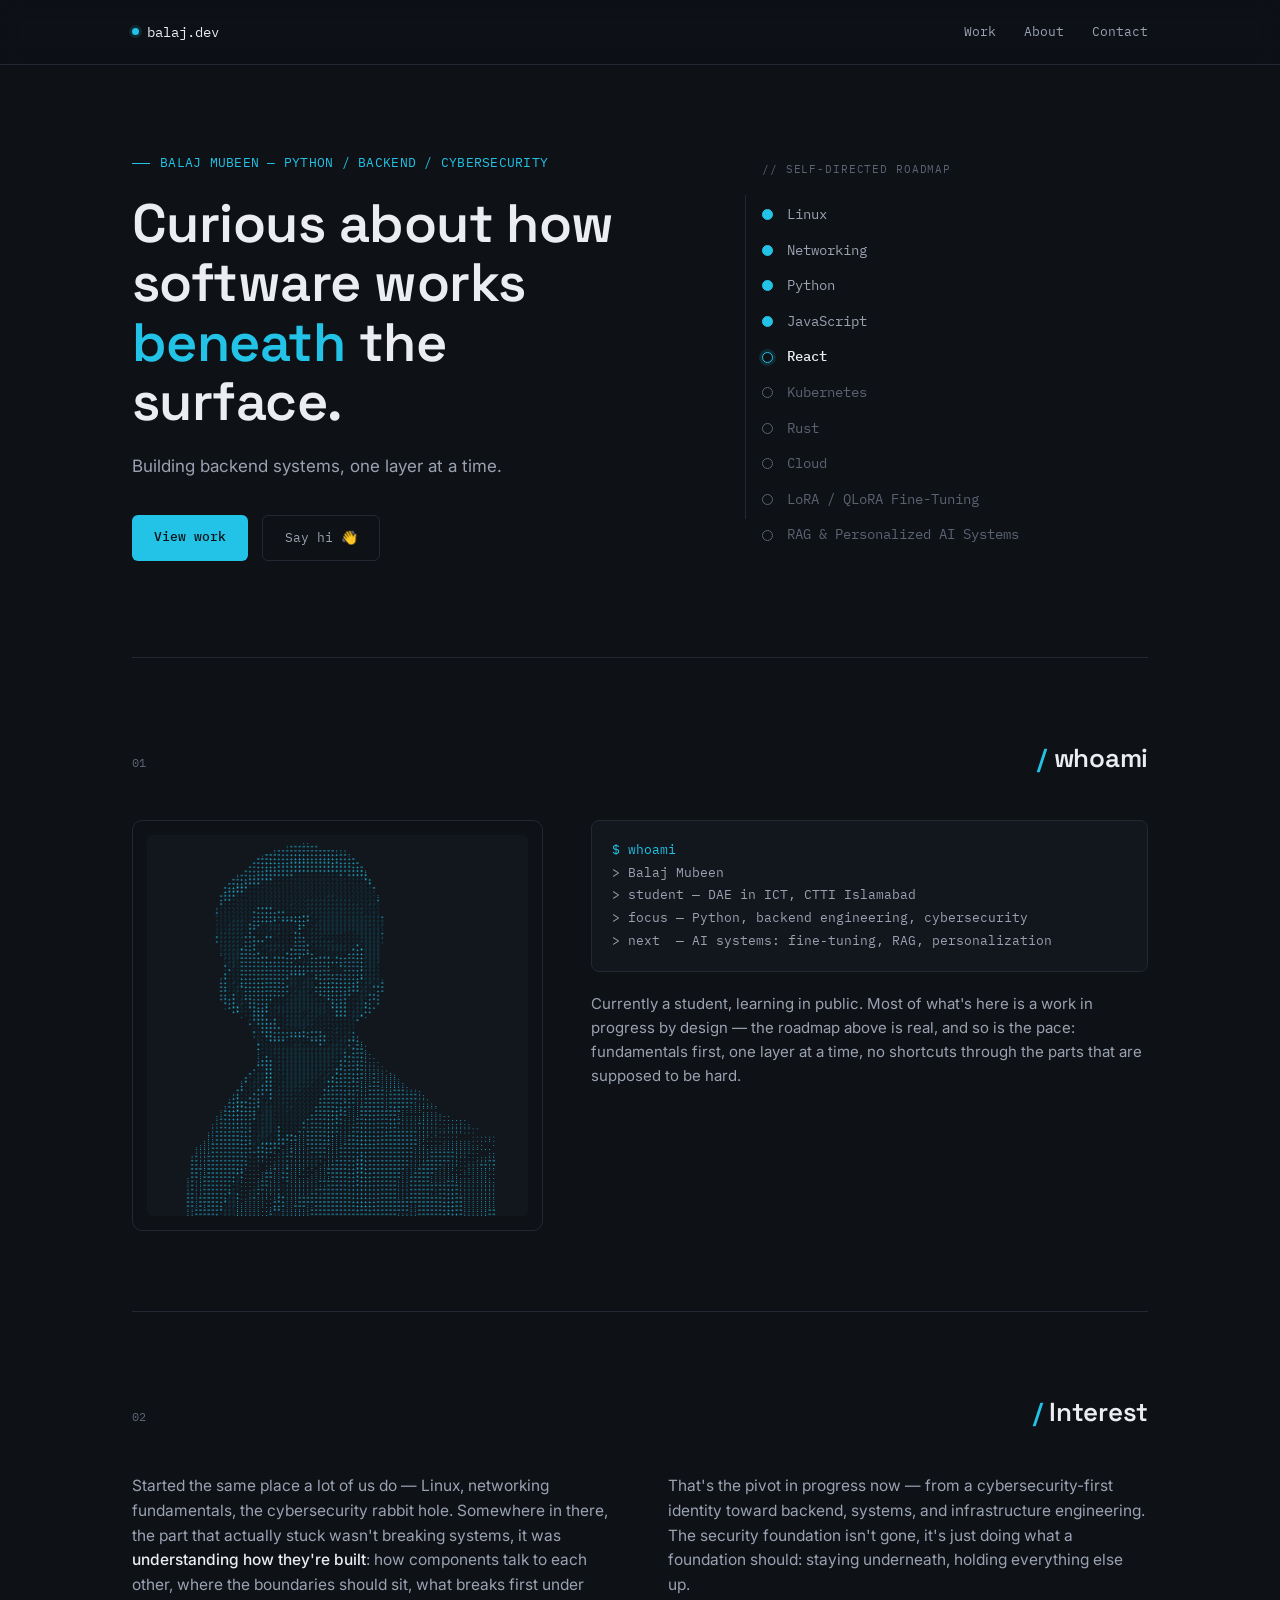
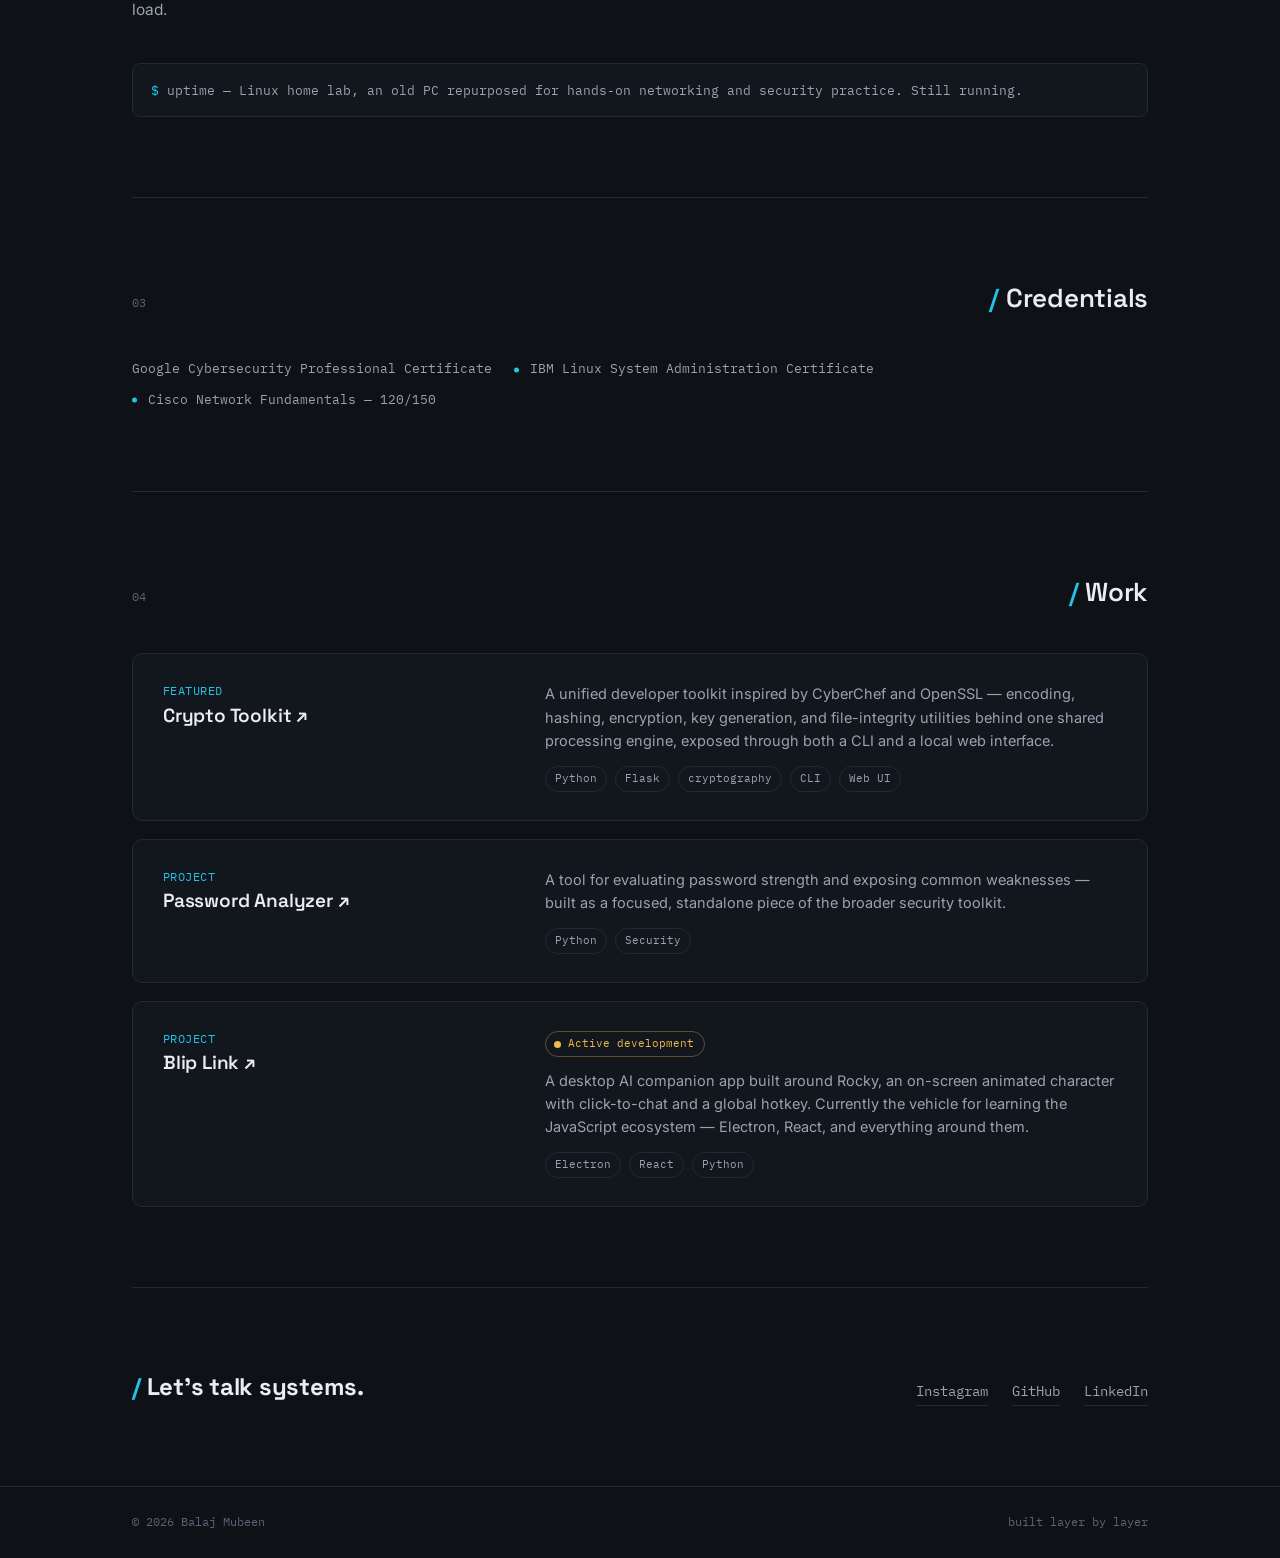
==== commit 69871851: "LAST" ====
--- a/index.html
+++ b/index.html
@@ -69,7 +69,7 @@
 &gt; student — DAE in ICT, CTTI Islamabad
 &gt; focus — Python, backend engineering, cybersecurity
 &gt; next  — AI systems: fine-tuning, RAG, personalization</pre>
-        <p>Currently a student, learning in public. Most of what's here is a work in progress by design — the roadmap on the left is real, and so is the pace: fundamentals first, one layer at a time, no shortcuts through the parts that are supposed to be hard.</p>
+        <p>Currently a student, learning in public. Most of what's here is a work in progress by design — the roadmap above is real, and so is the pace: fundamentals first, one layer at a time, no shortcuts through the parts that are supposed to be hard.</p>
       </div>
     </div>
   </section>
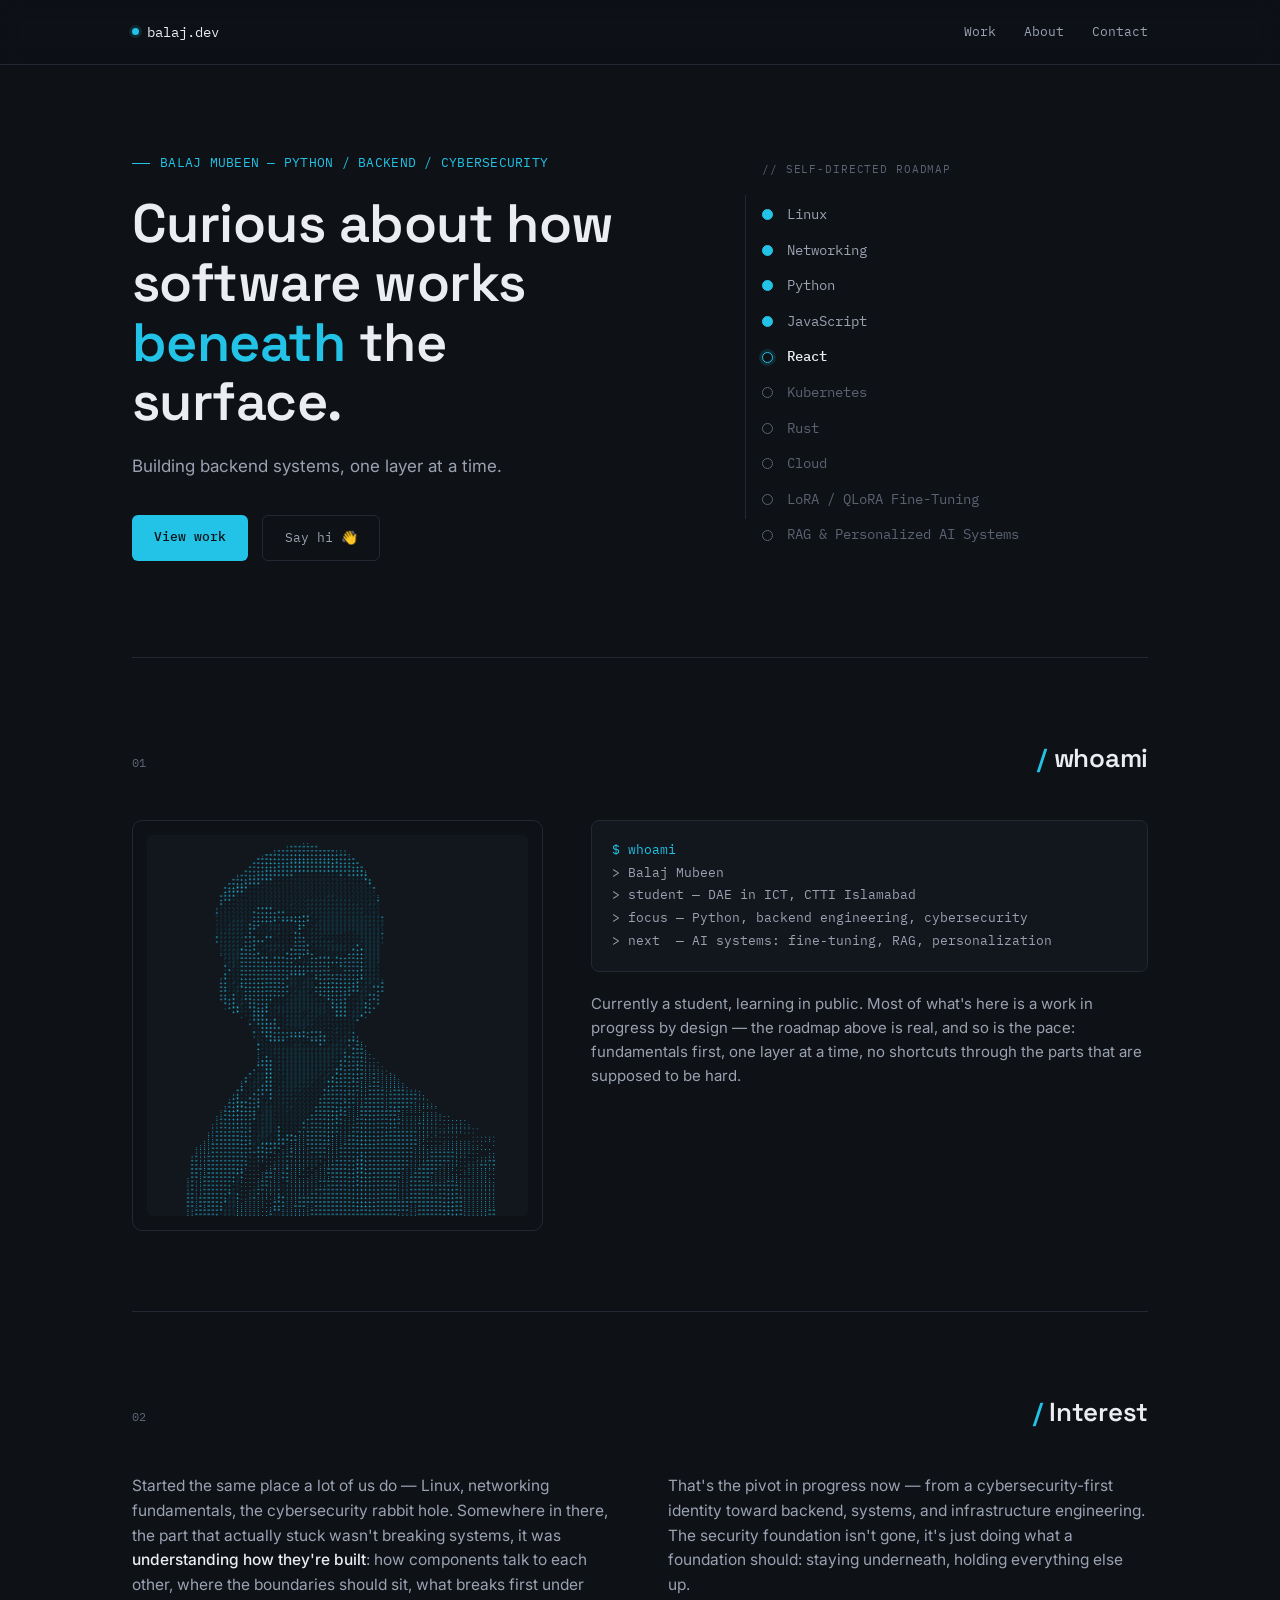
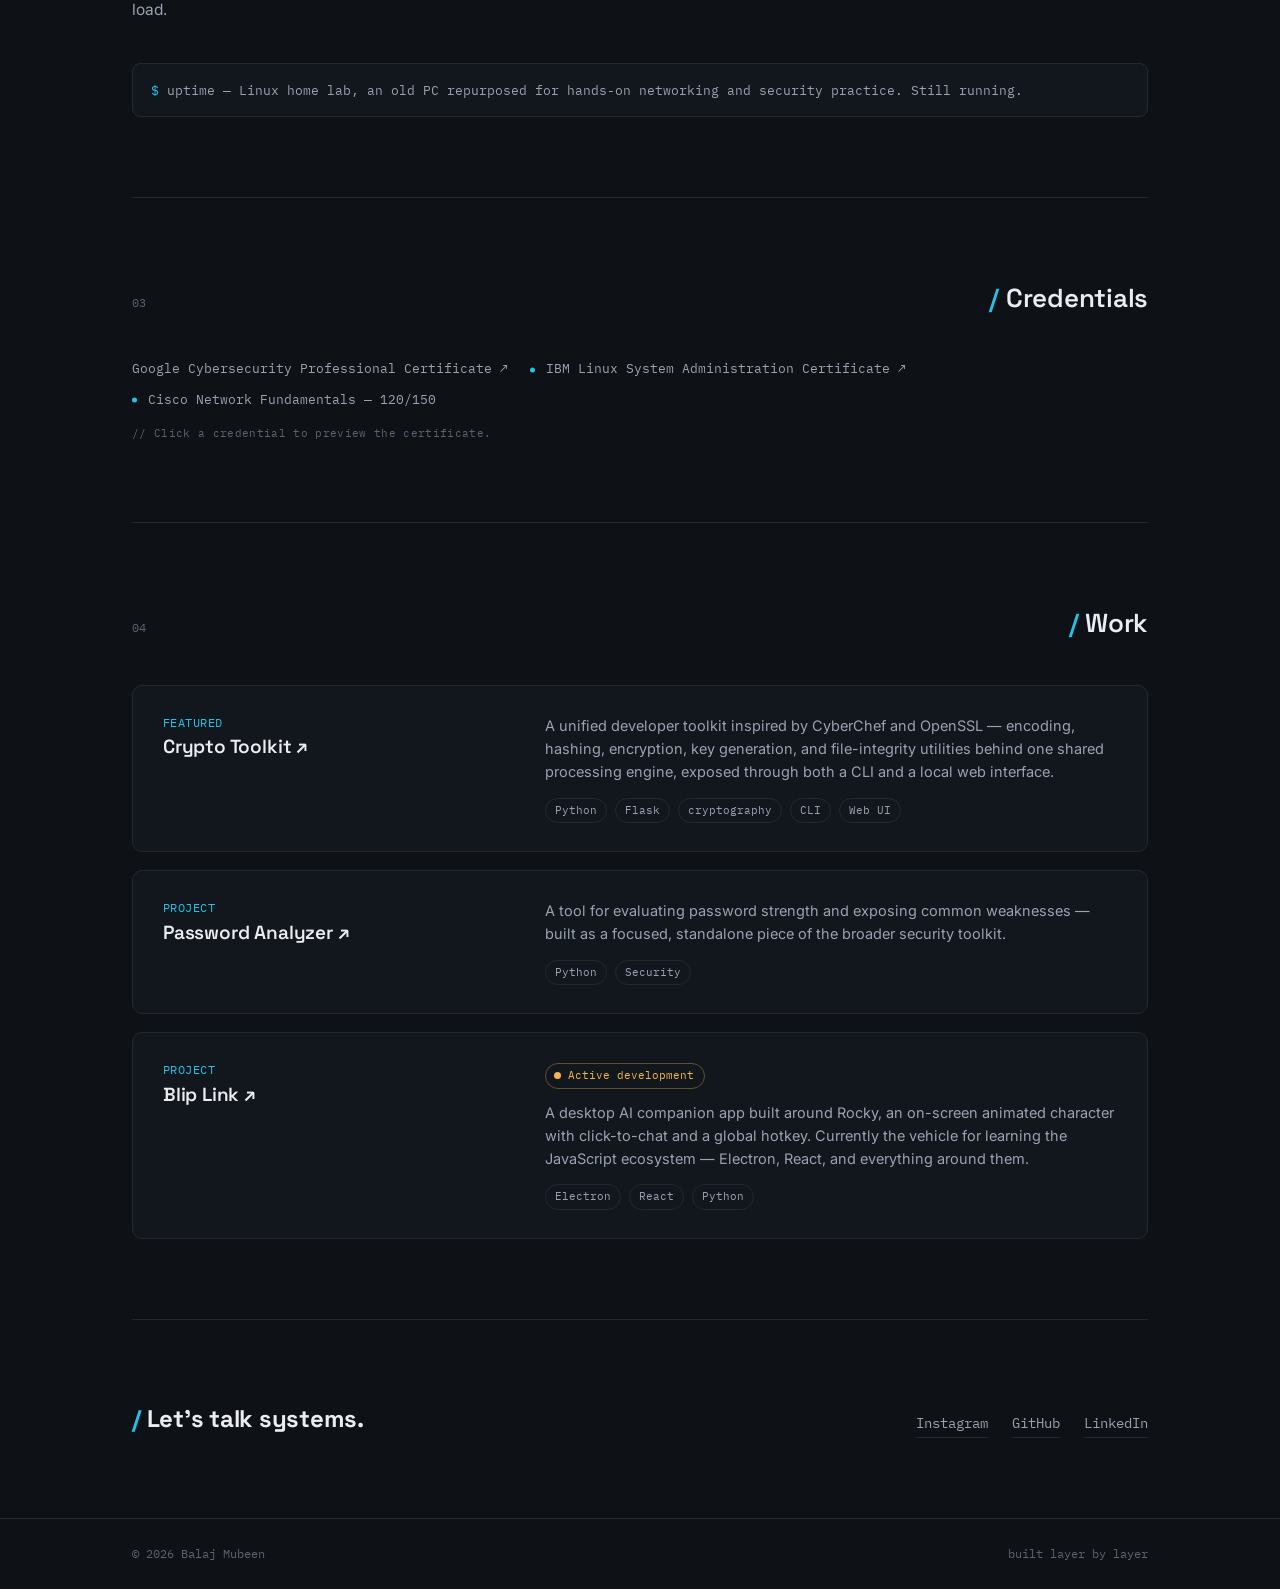
==== commit 1fdc1d0c: "certs" ====
--- a/index.html
+++ b/index.html
@@ -12,7 +12,13 @@
 <link href="https://fonts.googleapis.com/css2?family=Space+Grotesk:wght@500;600;700&family=Inter:wght@400;500;600&family=IBM+Plex+Mono:wght@400;500&display=swap" rel="stylesheet">
 <link rel="stylesheet" href="style.css">
 </head>
+
+
 <body>
+<div id="certModal" class="modal">
+    <span class="close">&times;</span>
+    <img id="certImage" src="" alt="Certificate">
+</div>
 
 <header>
   <nav class="wrap">
@@ -94,10 +100,20 @@
       <h2 class="reveal"><span style="color: var(--accent);">/ </span>Credentials</h2>
     </div>
     <div class="certs reveal">
-      <span>Google Cybersecurity Professional Certificate</span>
-      <span>IBM Linux System Administration Certificate</span>
-      <span>Cisco Network Fundamentals — 120/150</span>
-    </div>
+  <span class="cert-item" data-cert="google">
+    Google Cybersecurity Professional Certificate ↗
+</span>
+
+<span class="cert-item" data-cert="ibm">
+    IBM Linux System Administration Certificate ↗
+</span>
+
+  <span>
+    Cisco Network Fundamentals — 120/150
+  </span>
+</div>
+
+<p class="cert-note mono">// Click a credential to preview the certificate.</p>
   </section>
 
   <section id="work">
--- a/style.css
+++ b/style.css
@@ -274,9 +274,6 @@
   background:var(--bg);
   border-radius:10px;
   padding:14px;
-}
-.ascii-photo.hover{
-  border:10px 0 0 0;
 }
 
 .ascii-photo{
@@ -508,6 +505,58 @@
   .stack{padding-left:18px;}
 }
 
+.cert-item{
+    cursor:pointer;
+    transition:color .2s ease;
+}
+
+.cert-item:hover{
+    color:var(--accent);
+}
+
+.cert-item .hint{
+    opacity:.55;
+    transition:opacity .2s ease;
+}
+
+.cert-item:hover .hint{
+    opacity:1;
+}
+
+.cert-note{
+    margin-top:14px;
+    color:var(--ink-faint);
+    font-size:11px;
+    letter-spacing:.03em;
+}
+.modal{
+    display:none;
+    position:fixed;
+    inset:0;
+    background:rgba(0,0,0,.82);
+    backdrop-filter:blur(5px);
+    z-index:9999;
+    justify-content:center;
+    align-items:center;
+}
+
+.modal img{
+    max-width:90%;
+    max-height:90%;
+    border-radius:8px;
+    box-shadow:0 20px 60px rgba(0,0,0,.5);
+}
+
+.close{
+    position:absolute;
+    top:24px;
+    right:36px;
+    color:white;
+    font-size:42px;
+    cursor:pointer;
+    user-select:none;
+}
+
 /* Small phones */
 @media (max-width:420px){
   .wrap{padding:0 16px;}
@@ -527,3 +576,4 @@
   .hero{padding:40px 0 48px;}
   section{padding:44px 0;}
 }
+
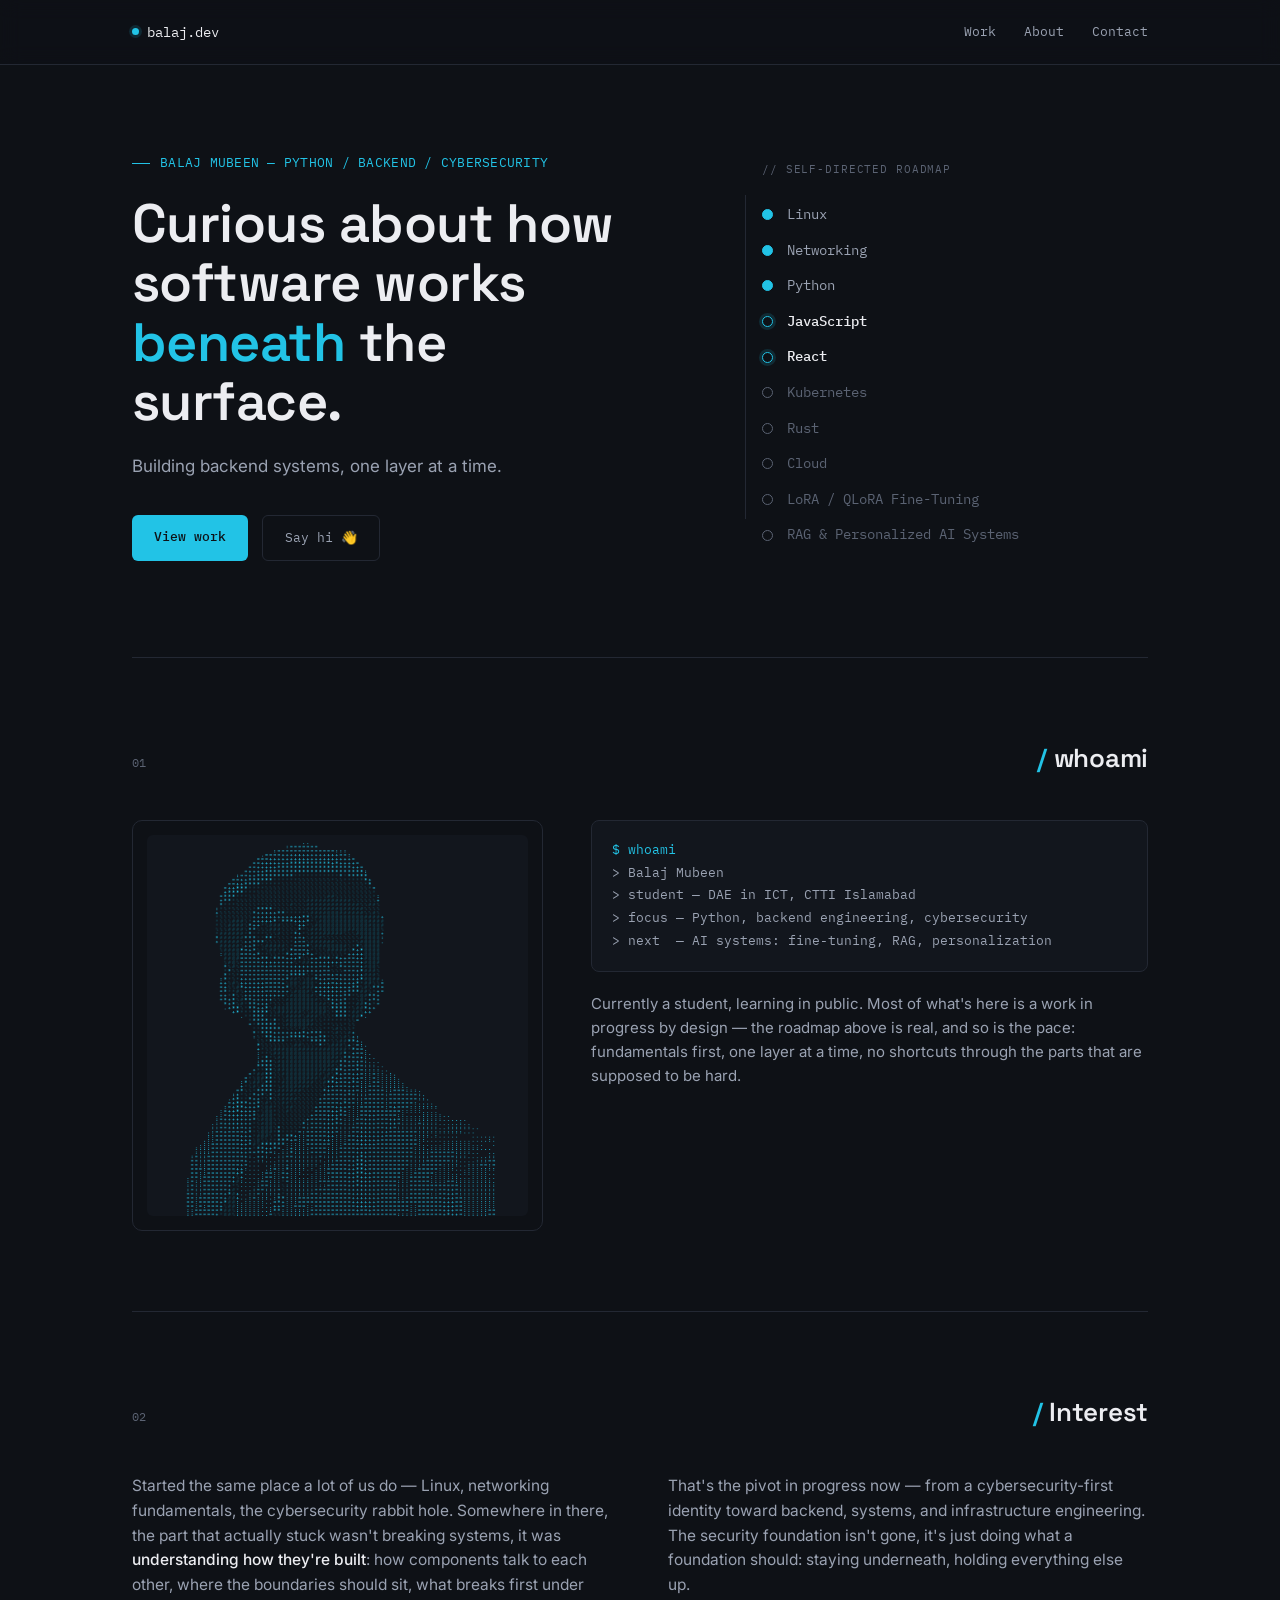
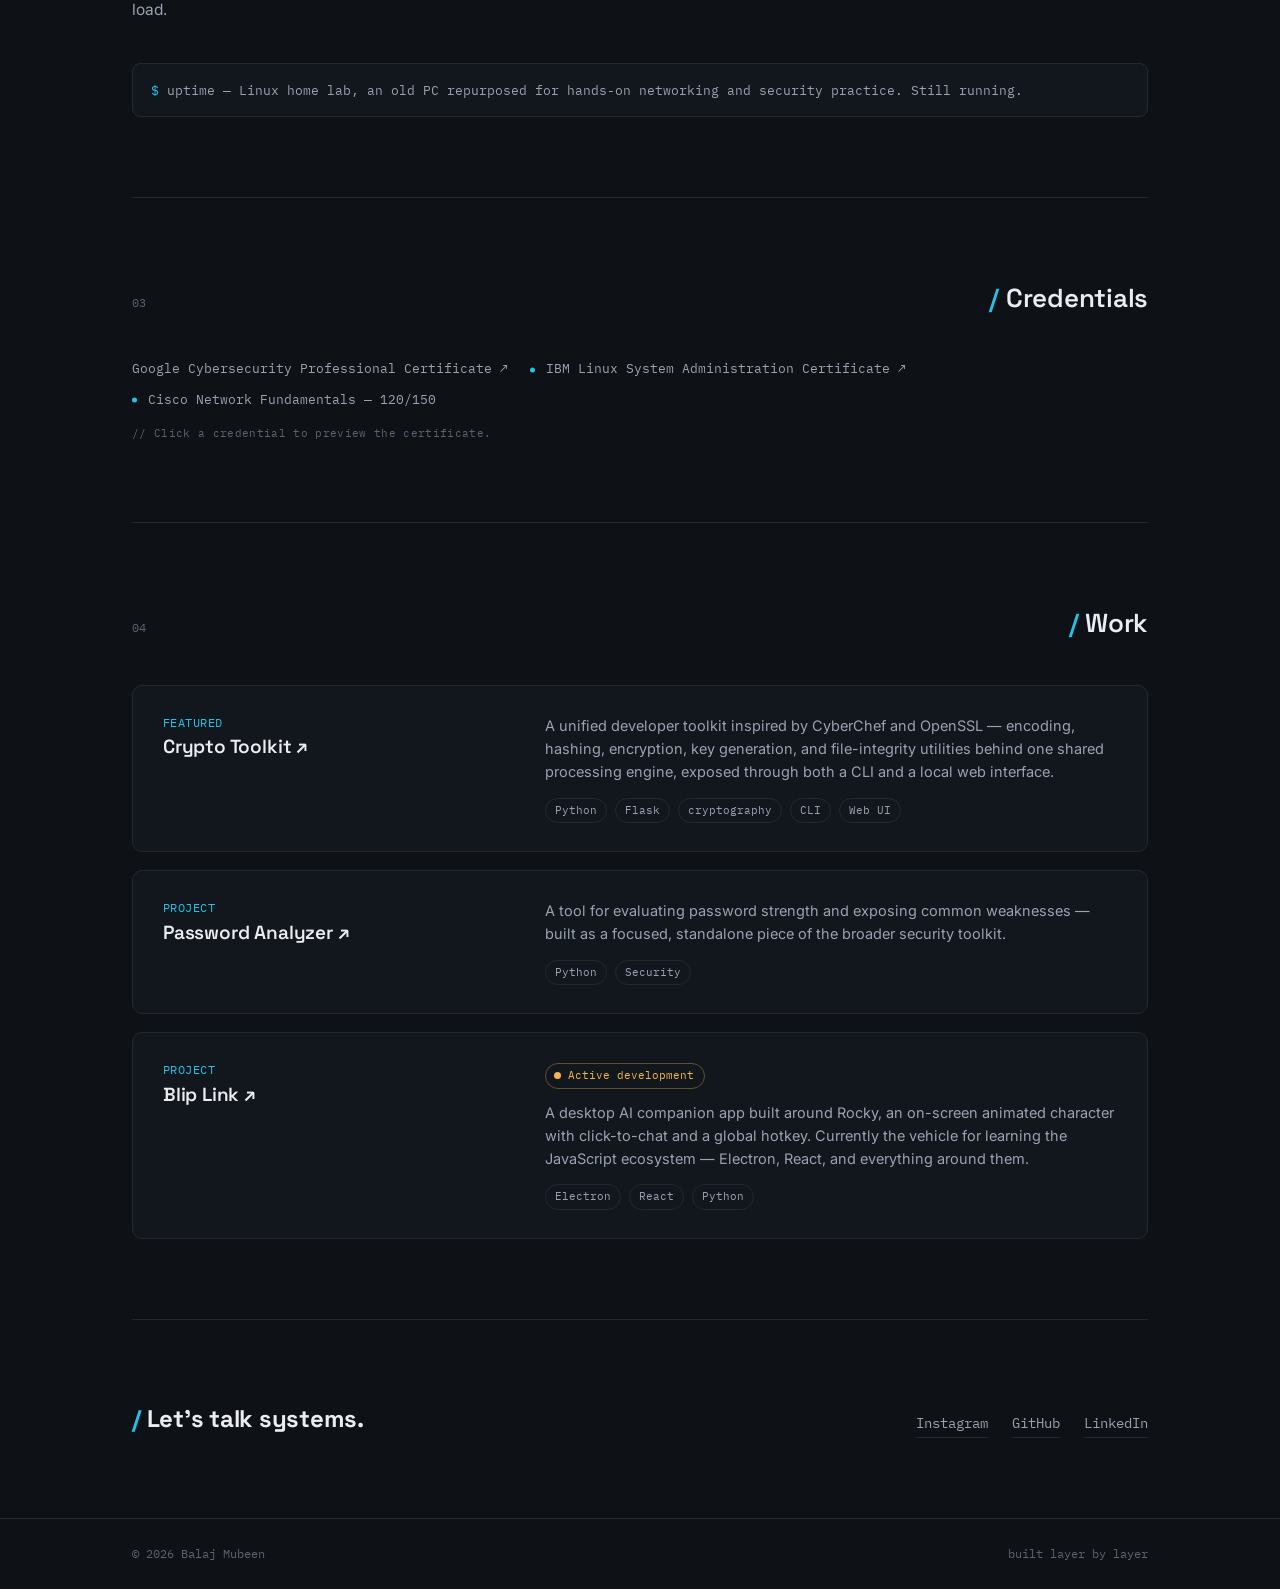
==== commit 59c3dd94: "js" ====
--- a/index.html
+++ b/index.html
@@ -50,7 +50,7 @@
       <div class="node done"><span class="pt"></span><span>Linux</span></div>
       <div class="node done"><span class="pt"></span><span>Networking</span></div>
       <div class="node done"><span class="pt"></span><span>Python</span></div>
-      <div class="node done"><span class="pt"></span><span>JavaScript</span></div>
+      <div class="node now"><span class="pt"></span><span>JavaScript</span></div>
       <div class="node now"><span class="pt"></span><span>React</span></div>
       <div class="node todo"><span class="pt"></span><span>Kubernetes</span></div>
       <div class="node todo"><span class="pt"></span><span>Rust</span></div>
